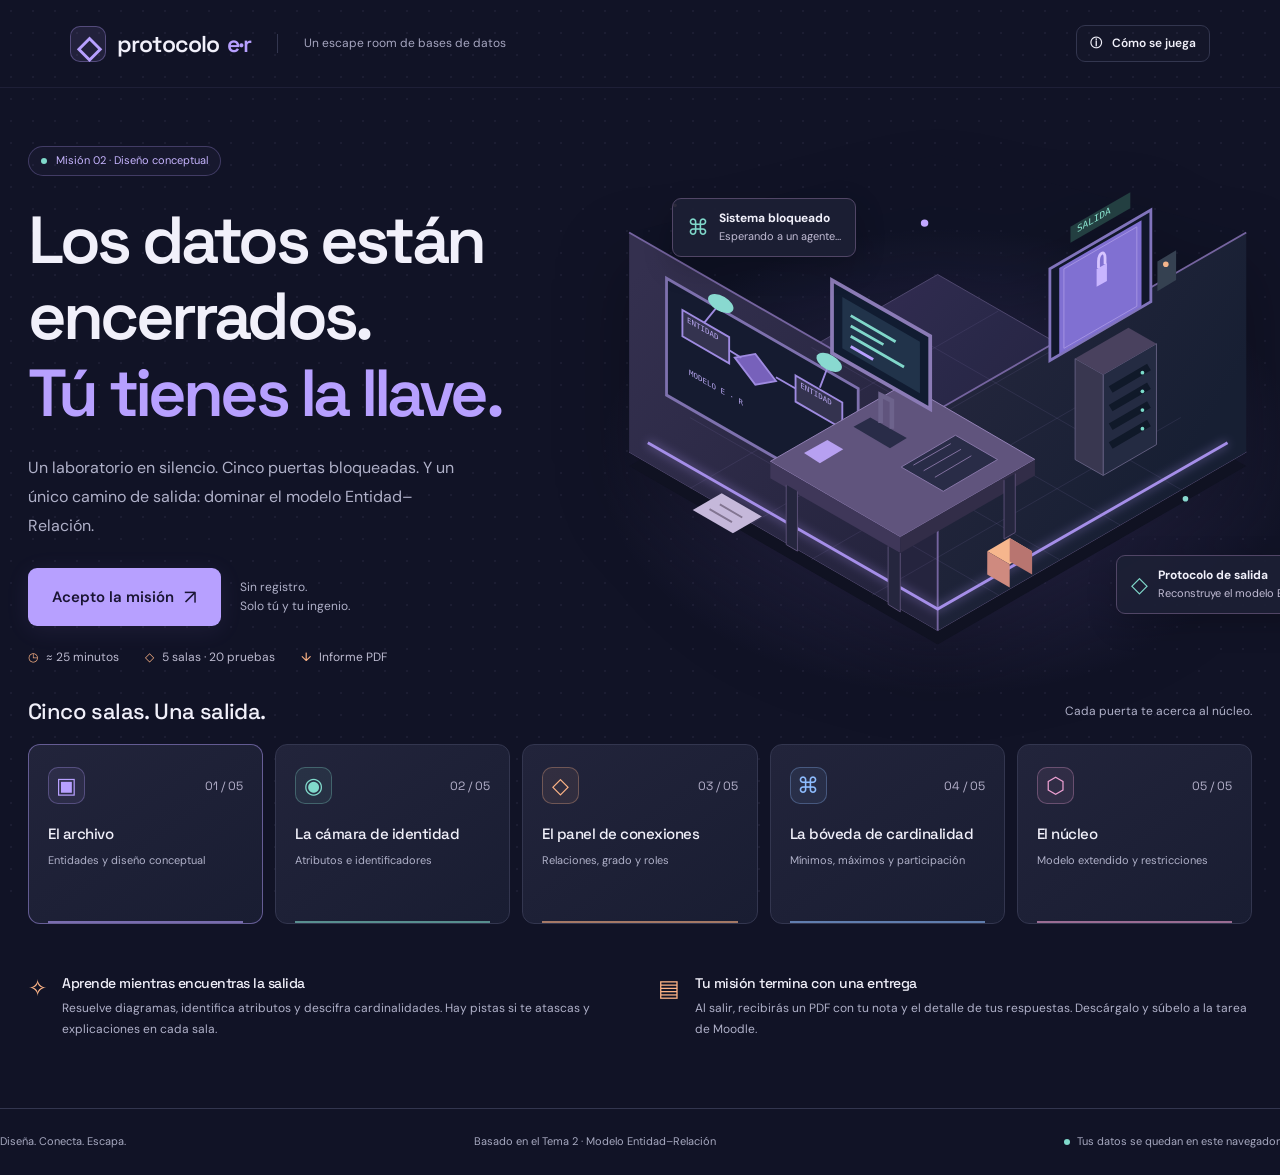
==== index.html @ c7cf47a2 "Create Protocolo ER escape room with graded PDF reports" ====
<!doctype html>
<html lang="es">
<head>
  <meta charset="UTF-8">
  <meta name="viewport" content="width=device-width, initial-scale=1">
  <meta name="theme-color" content="#111326">
  <meta name="description" content="Escapa de un laboratorio de datos resolviendo 20 retos de modelo entidad–relación. Consigue tu informe PDF para Moodle.">
  <title>Protocolo E·R — El escape room de los datos</title>
  <link rel="icon" href="assets/favicon.svg" type="image/svg+xml">
  <link rel="stylesheet" href="styles.css">
  <script defer src="vendor/jspdf.umd.min.js"></script>
  <script defer src="content.js"></script>
  <script defer src="app.js"></script>
</head>
<body>
  <a class="skip-link" href="#main">Saltar al contenido</a>
  <header class="topbar">
    <a class="brand" href="./" aria-label="Protocolo E R, inicio"><span class="brand-icon" aria-hidden="true">◇</span> protocolo<span class="brand-er">e·r</span></a>
    <span class="header-subtitle">Un escape room de bases de datos</span>
    <button class="button ghost small" id="help-button" type="button"><span aria-hidden="true">ⓘ</span> Cómo se juega</button>
  </header>
  <main id="main" tabindex="-1"></main>
  <footer class="footer"><span>Diseña. Conecta. Escapa.</span><span>Basado en el Tema 2 · Modelo Entidad–Relación</span><span class="local-label"><i aria-hidden="true"></i> Tus datos se quedan en este navegador</span></footer>
  <dialog id="help-dialog" aria-labelledby="help-title">
    <button class="dialog-close" aria-label="Cerrar ayuda" type="button">✕</button>
    <span class="eyebrow">Manual de la misión</span><h2 id="help-title">Tu ingenio es la llave.</h2>
    <ol class="help-list"><li>Escribe tu nombre y grupo para identificar tu informe.</li><li>Recorre cinco salas en orden. Cada sala tiene cuatro pruebas.</li><li>Cada acierto vale <strong>0,5 puntos</strong>. Si pides pista, ese acierto vale <strong>0,25</strong>. Los errores valen 0; no restan.</li><li>Al comprobar una sala, sus respuestas quedan cerradas. Podrás revisar la explicación y abrir la siguiente puerta, sea cual sea tu nota.</li><li>Al terminar, descarga el <strong>informe PDF</strong> y súbelo a la tarea de Moodle.</li></ol>
    <p class="muted">Unos 25 minutos, sin cuenta atrás ni penalización por tiempo. La partida se guarda en este navegador si el almacenamiento está disponible. Puedes volver después.</p>
    <button class="button primary dialog-close-action" type="button">Entendido, agente</button>
  </dialog>
  <noscript>Activa JavaScript en tu navegador para jugar a Protocolo E·R.</noscript>
</body>
</html>
---- styles.css ----
@font-face{font-family:'DM Sans';font-style:normal;font-weight:100 900;font-display:swap;src:url('assets/dm-sans.ttf') format('truetype')}
@font-face{font-family:'Space Grotesk';font-style:normal;font-weight:300 700;font-display:swap;src:url('assets/space-grotesk.ttf') format('truetype')}

:root{color-scheme:dark;--bg:#111326;--surface:#191c32;--surface-2:#20243d;--text:#f1f0fa;--muted:#b0b1c9;--purple:#b7a0ff;--mint:#80d9cb;--orange:#ffb587;--border:#33364f;--heading:'Space Grotesk',sans-serif;--body:'DM Sans',sans-serif}
*{box-sizing:border-box}body{margin:0;background:var(--bg);color:var(--text);font-family:var(--body);font-size:15px;line-height:1.6}body:before{content:'';position:fixed;inset:0;pointer-events:none;z-index:-1;background-image:radial-gradient(#a49ac414 .8px,transparent .8px);background-size:22px 22px}button,input,select{font:inherit}button,a,input,select{-webkit-tap-highlight-color:transparent}button{cursor:pointer}a{color:inherit}h1,h2,h3,h4,p{margin-top:0}h1,h2,h3,h4{font-family:var(--heading);line-height:1.15}h1{font-size:clamp(44px,5.2vw,76px);font-weight:600;letter-spacing:-3.8px}h2{font-size:clamp(29px,3vw,42px);letter-spacing:-1.5px;font-weight:500}h3{font-size:21px;font-weight:500;letter-spacing:-.5px}p{margin-bottom:18px}.muted{color:var(--muted)}.eyebrow{display:block;color:var(--purple);font-size:12px;letter-spacing:1.5px;text-transform:uppercase;font-weight:700;margin-bottom:20px}.topbar{max-width:1440px;margin:auto;padding:25px 5.5%;display:flex;align-items:center;gap:26px;border-bottom:1px solid #b4a4ff15}.brand{display:inline-flex;align-items:center;gap:8px;text-decoration:none;font:600 23px var(--heading);letter-spacing:-1px;white-space:nowrap}.brand-icon{background:#b7a0ff1a;border:1px solid #b7a0ff55;color:var(--purple);border-radius:10px;width:36px;height:36px;display:grid;place-items:center;font-size:31px;margin-right:3px}.brand-er{color:var(--purple)}.header-subtitle{font-size:12px;color:#a5a5bf;border-left:1px solid var(--border);padding-left:26px}.topbar>.button{margin-left:auto}.button{display:inline-flex;gap:10px;align-items:center;justify-content:center;min-height:49px;padding:12px 23px;border:1px solid transparent;border-radius:9px;font-weight:600;text-decoration:none;transition:background .15s,transform .15s}.button:hover:not(:disabled){transform:translateY(-2px)}.button.primary{background:var(--purple);color:#1a1534;box-shadow:0 4px 24px #aa88ff16}.button.primary:hover{background:#c7b6ff}.button.ghost{background:#ffffff04;border-color:var(--border);color:var(--text)}.button.small{min-height:37px;padding:7px 13px;font-size:12px}.button:disabled{opacity:.45;cursor:not-allowed}.button.mint{background:var(--mint);color:#102e29}.button.full{width:100%}.arrow{font-size:20px;font-weight:400}.skip-link{position:fixed;top:-100px;left:20px;z-index:20;background:var(--purple);color:var(--bg);padding:10px}.skip-link:focus{top:10px}:focus-visible{outline:3px solid var(--orange);outline-offset:5px}#main:focus{outline:none}.footer{max-width:1280px;padding:24px 0;margin:46px auto 0;border-top:1px solid var(--border);display:flex;justify-content:space-between;gap:15px;color:#a7a9c0;font-size:11px}.local-label{display:flex;align-items:center;gap:7px}.local-label i,.status-dot{display:inline-block;width:6px;height:6px;border-radius:50%;background:var(--mint)}
.landing{max-width:1280px;margin:auto;padding:0 28px}.hero{display:grid;grid-template-columns:.95fr 1.05fr;min-height:565px;align-items:center;position:relative}.hero-copy{padding:54px 0 25px;position:relative;z-index:1}.mission-label{display:inline-flex;align-items:center;gap:9px;border:1px solid #b7a0ff44;border-radius:20px;padding:5px 12px;font-size:11px;color:#c7b5ff;background:#b7a0ff0a;margin-bottom:26px}.hero h1{margin-bottom:23px}.hero h1 span{color:var(--purple)}.hero-description{color:var(--muted);font-size:16px;line-height:1.8;max-width:430px}.hero-actions{display:flex;align-items:center;gap:19px;margin-top:27px}.hero-actions .muted{font-size:12px}.hero-art{position:relative;margin:-22px -55px -30px -50px;align-self:stretch;display:flex;align-items:center}.hero-art img{width:100%;filter:drop-shadow(0 22px 35px #0004)}.floating-label{position:absolute;display:flex;gap:10px;align-items:center;background:#1d2035ed;border:1px solid #514666;border-radius:9px;padding:10px 14px;font-size:11px;color:#c2bdd5;box-shadow:0 10px 30px #0003}.floating-label strong{color:var(--text);font-size:12px;display:block}.floating-label .tiny-icon{color:var(--mint);font-size:22px}.label-a{top:20%;left:15%}.label-b{bottom:17%;right:0}.hero-meta{display:flex;gap:26px;align-items:center;padding-top:22px;color:#bdbbd0;font-size:12px}.hero-meta span{display:flex;gap:8px;align-items:center}.hero-meta b{color:var(--orange);font-weight:500}.route-section{margin-top:3px}.section-heading{display:flex;justify-content:space-between;align-items:center;gap:20px;margin-bottom:20px}.section-heading h2{font-size:22px;letter-spacing:-.6px;margin:0}.section-heading>span{color:var(--muted);font-size:12px}.room-route{display:grid;grid-template-columns:repeat(5,1fr);gap:12px}.route-card{position:relative;background:linear-gradient(145deg,#22243b,#191d32);border:1px solid var(--border);border-radius:12px;padding:22px 19px;min-height:180px;overflow:hidden}.route-card:first-child{border-color:#b7a0ff77}.route-top{display:flex;align-items:center;justify-content:space-between;margin-bottom:20px}.room-icon{width:37px;height:37px;border-radius:10px;border:1px solid color-mix(in srgb,var(--room-color),transparent 70%);background:color-mix(in srgb,var(--room-color),transparent 92%);color:var(--room-color);display:grid;place-items:center;font-size:22px}.route-number{font:12px var(--heading);color:#b4b0ca}.route-card h3{font-size:15px;line-height:1.3;margin-bottom:8px}.route-card p{font-size:11px;color:var(--muted);margin:0}.route-card:after{content:'';position:absolute;height:2px;left:19px;right:19px;bottom:0;background:var(--room-color);opacity:.6}.mission-bottom{display:grid;grid-template-columns:1fr 1fr;margin-top:28px;gap:36px;padding:23px 0}.brief-block{display:flex;gap:15px;align-items:flex-start}.brief-icon{font-size:23px;color:var(--orange);line-height:1.2}.brief-block h3{font-size:14px;margin:0 0 7px}.brief-block p{font-size:12px;line-height:1.7;color:var(--muted);margin:0}.start-panel{margin:30px 0;background:var(--surface);border:1px solid #b7a0ff66;border-radius:14px;padding:28px;scroll-margin-top:20px}.start-panel h2{font-size:26px;margin-bottom:10px}.start-form{display:grid;grid-template-columns:1.5fr 1fr auto;gap:16px;align-items:end}.field label{display:block;font-size:12px;color:#d0cde1;margin-bottom:7px}.field input{width:100%;padding:12px 14px;min-height:48px;color:var(--text);background:var(--bg);border:1px solid #4b4c66;border-radius:7px}.field input::placeholder{color:#9293af}.form-note{font-size:11px;color:var(--muted);margin:15px 0 0}.resume-panel{margin:28px 0;padding:24px;background:var(--surface);border:1px solid var(--mint);border-radius:12px;display:flex;align-items:center;justify-content:space-between;gap:20px}.resume-panel p{margin:0;font-size:13px;color:var(--muted)}.resume-panel strong{color:var(--text)}.resume-actions{display:flex;gap:10px;flex-wrap:wrap}.storage-warning{padding:12px 18px;background:#ffb58712;border:1px solid #ffb58755;border-radius:8px;color:#ffceac;font-size:13px;margin:20px 0}
.game{max-width:1280px;margin:34px auto;padding:0 28px}.mission-bar{display:flex;align-items:center;justify-content:space-between;margin-bottom:25px;gap:15px}.agent-name{font-size:13px;color:var(--muted)}.agent-name strong{color:var(--text)}.mission-stats{display:flex;gap:24px;font:13px var(--heading);color:var(--muted)}.mission-stats strong{color:var(--mint)}.game-layout{display:grid;grid-template-columns:245px 1fr;gap:28px}.sidebar{align-self:start;position:sticky;top:20px}.map-heading{font:500 12px var(--heading);color:var(--muted);margin:0 0 18px}.map-item{display:flex;align-items:center;gap:13px;padding:15px 12px;position:relative;border:1px solid transparent;margin-bottom:9px;border-radius:10px;background:#ffffff02}.map-item.active{border-color:var(--room-color);background:color-mix(in srgb,var(--room-color),transparent 94%)}.map-item.locked{opacity:.5}.map-item .room-icon{flex-shrink:0;width:33px;height:33px}.map-item h3{font-size:12px;line-height:1.5;margin:0}.map-item p{font-size:10px;margin:1px 0 0;color:var(--muted)}.map-status{margin-left:auto;font-size:12px;color:var(--mint)}.sidebar-note{margin-top:25px;border-top:1px solid var(--border);padding:20px 10px;color:var(--muted);font-size:11px}.key-slots{display:flex;gap:7px;margin:12px 0 17px}.key-slot{display:grid;place-items:center;width:34px;height:39px;background:#0e1020;border:1px dashed #4b4a68;border-radius:6px;font:500 17px var(--heading);color:#69677c}.key-slot.found{background:#80d9cb15;border-style:solid;border-color:#80d9cb77;color:var(--mint)}.room-heading{display:flex;justify-content:space-between;gap:20px;align-items:flex-start;margin-bottom:20px}.room-heading .eyebrow{color:var(--room-color);margin-bottom:12px}.room-heading h1{font-size:38px;letter-spacing:-1.8px;margin-bottom:14px}.room-story{color:var(--muted);max-width:650px;font-size:14px;margin:0}.room-heading>.room-icon{width:60px;height:60px;font-size:32px;flex-shrink:0}.diagram-panel{display:flex;align-items:center;justify-content:center;min-height:130px;padding:20px;background:radial-gradient(ellipse at center,#b7a0ff0c,transparent 70%),#14182b;border:1px solid var(--border);border-radius:12px;margin:24px 0;overflow:auto}.er-diagram{display:flex;align-items:center;justify-content:center;min-width:500px;gap:0;font:500 12px var(--heading)}.entity{border:1.5px solid var(--purple);background:#b7a0ff0d;border-radius:3px;padding:13px 16px;text-align:center;min-width:95px}.entity.weak{outline:1px solid var(--purple);outline-offset:4px}.er-line{height:1px;min-width:35px;background:#8675ae}.relationship{border:1.5px solid var(--orange);background:#ffb58708;transform:rotate(-35deg);width:84px;height:62px;display:grid;place-items:center;margin:0 10px}.relationship span{transform:rotate(35deg);font-size:10px;color:var(--orange)}.attribute{border:1.5px solid var(--mint);background:#80d9cb08;border-radius:50%;padding:9px 17px;color:var(--mint)}.attribute.key{text-decoration:underline;text-underline-offset:4px}.cardinality-label{color:var(--mint);padding:0 10px;font-size:14px}.hierarchy-diagram{display:grid;justify-items:center;gap:10px}.hierarchy-branches{display:flex;gap:30px;position:relative;padding-top:18px}.hierarchy-branches:before{content:'';position:absolute;top:0;left:45px;right:45px;border-top:1px solid #8675ae}.hierarchy-branches .entity:before{content:'';display:block;position:absolute;top:0;height:18px;width:1px;background:#8675ae}.hierarchy-branches .entity{font-size:11px;min-width:90px}.diagram-caption{text-align:center;margin-top:10px;font-size:10px;color:var(--muted)}.questions{display:grid;gap:18px}.question-card{background:var(--surface);border:1px solid var(--border);border-radius:12px;padding:25px;min-width:0}.question-title{display:flex;align-items:center;gap:12px;margin-bottom:15px}.question-num{display:grid;place-items:center;width:29px;height:29px;border-radius:7px;background:#b7a0ff14;color:var(--purple);font:12px var(--heading);flex-shrink:0}.question-title h2{font-size:18px;letter-spacing:-.3px;margin:0}.question-value{font-size:10px;color:var(--muted);margin-left:auto;white-space:nowrap}.question-prompt{font-size:14px;color:#d0d0e1;line-height:1.75;margin-bottom:18px}.choices{border:0;padding:0;margin:0;display:grid;grid-template-columns:1fr 1fr;gap:10px;min-width:0}.choices legend{position:absolute;width:1px;height:1px;overflow:hidden;clip-path:inset(50%)}.choice{display:flex;align-items:center;gap:11px;padding:12px 14px;background:#11142680;border:1px solid #3b3d58;border-radius:8px;cursor:pointer;font-size:12px;line-height:1.6;transition:border-color .15s}.choice:has(input:checked){border-color:var(--purple);background:#b7a0ff12}.choice input{accent-color:var(--purple);flex-shrink:0;width:15px;height:15px;margin:0}.choice.correct{border-color:#80d9cb88;background:#80d9cb0b}.choice.incorrect:has(input:checked){border-color:#f5a3aa99;background:#f5a3aa0b}.matching{display:grid;gap:10px}.match-row{display:grid;grid-template-columns:1fr 1fr;gap:16px;align-items:center;font-size:12px;padding:8px 0}.match-row label{color:#d0d0e1}.match-row select{width:100%;padding:10px 30px 10px 12px;min-height:43px;border:1px solid #4b4c66;border-radius:7px;background:var(--bg);color:var(--text);font-size:12px}.hint-button{display:flex;gap:7px;align-items:center;margin-top:17px;padding:5px 0;border:0;background:none;color:var(--orange);font-size:11px;text-align:left}.hint-button:disabled{cursor:default}.hint-box{margin:10px 0 0;border-left:2px solid var(--orange);background:#ffb58709;color:#edcdb8;padding:10px 13px;font-size:12px}.feedback{padding:12px 15px;border-radius:7px;margin-top:18px;background:#80d9cb0b;border:1px solid #80d9cb40;font-size:12px;line-height:1.8}.feedback.wrong{background:#f5a3aa09;border-color:#f5a3aa40}.feedback strong{color:var(--mint);display:block}.feedback.wrong strong{color:#ffc0c6}.feedback p{margin:4px 0 0;color:#c1bfd2}.submit-panel{display:flex;align-items:center;justify-content:space-between;gap:20px;padding:25px 0}.submit-panel p{margin:0;color:var(--muted);font-size:12px;max-width:350px}.form-error{color:#ffc0c6;font-size:13px;margin:0 0 10px}.room-unlocked{padding:26px;background:#80d9cb09;border:1px solid #80d9cb66;border-radius:12px;margin:24px 0}.unlocked-header{display:flex;align-items:center;gap:16px}.earned-key{font:500 33px var(--heading);width:55px;height:65px;background:#80d9cb10;color:var(--mint);border:1px solid var(--mint);border-radius:10px;display:grid;place-items:center;flex-shrink:0}.room-unlocked h2{font-size:23px;margin-bottom:8px;letter-spacing:-.5px}.room-unlocked p{font-size:13px;color:var(--muted);margin:0}.room-unlocked .button{margin-top:22px}.progress-track{height:4px;border-radius:4px;background:#2c2e47;overflow:hidden;margin:15px 0 0}.progress-track>span{display:block;height:100%;background:var(--mint);transition:width .3s}.storage-inline{font-size:11px;color:#ffceac;margin:12px 0}
.results{max-width:1000px;margin:45px auto;padding:0 28px}.result-hero{text-align:center;padding:18px 0 35px}.escape-icon{font-size:40px;width:88px;height:88px;border-radius:24px;background:#80d9cb12;border:1px solid #80d9cb55;color:var(--mint);display:grid;place-items:center;margin:0 auto 25px;box-shadow:0 0 80px #80d9cb0d}.result-hero h1{font-size:52px;letter-spacing:-2.5px;margin-bottom:18px}.result-hero p{max-width:540px;margin:0 auto;color:var(--muted)}.result-keys{display:flex;justify-content:center;gap:9px;margin:22px 0}.result-keys .key-slot{width:38px;height:43px}.result-grid{display:grid;grid-template-columns:.8fr 1.2fr;gap:23px}.grade-card{background:linear-gradient(145deg,#2d2946,#1b2034);border:1px solid #786499;border-radius:14px;padding:30px;text-align:center}.grade-label{font-size:13px;color:#c8c2df}.grade-number{font:500 85px var(--heading);letter-spacing:-6px;color:#d1bdff;line-height:1.3}.grade-number span{font-size:26px;letter-spacing:-1px;color:var(--muted)}.grade-message{color:var(--mint);font-size:13px;margin-bottom:20px}.grade-details{border-top:1px solid #78649966;padding-top:18px;display:grid;gap:10px;text-align:left}.grade-details>div{display:flex;justify-content:space-between;font-size:12px;gap:15px;color:var(--muted)}.grade-details strong{color:var(--text);overflow-wrap:anywhere;text-align:right}.breakdown{padding:27px;background:var(--surface);border:1px solid var(--border);border-radius:14px}.breakdown h2{font-size:21px;letter-spacing:-.5px}.breakdown-row{margin-top:17px}.breakdown-label{display:flex;align-items:center;justify-content:space-between;gap:15px;font-size:12px}.breakdown-label>span{color:#d3d1e3}.breakdown-label strong{color:var(--room-color)}.breakdown-row .progress-track{height:5px;margin-top:8px}.breakdown-row .progress-track>span{background:var(--room-color)}.download-panel{display:flex;align-items:center;justify-content:space-between;gap:25px;background:#b7a0ff0b;border:1px solid #b7a0ff55;border-radius:13px;padding:27px;margin-top:24px}.download-panel h2{font-size:22px;letter-spacing:-.5px;margin-bottom:10px}.download-panel p{color:var(--muted);font-size:12px;margin:0;max-width:450px}.result-footnote{font-size:11px;color:var(--muted);margin:18px 0 30px}.result-actions{display:flex;gap:12px;flex-wrap:wrap;margin-top:25px}.review-details{margin-top:25px;border-top:1px solid var(--border);padding-top:22px}.review-details summary{cursor:pointer;font-family:var(--heading);font-size:17px;margin-bottom:20px}.review-room{margin:25px 0}.review-room>h3{margin-bottom:15px}.review-room .question-card{margin-bottom:15px}dialog{background:#1b1e34;border:1px solid #655681;border-radius:18px;color:var(--text);padding:38px;max-width:600px;width:calc(100% - 36px);max-height:90vh}dialog::backdrop{background:#070a19c9;backdrop-filter:blur(6px)}dialog h2{font-size:31px}dialog .eyebrow{font-size:11px}.dialog-close{position:absolute;right:17px;top:14px;background:none;border:0;color:var(--muted);padding:7px}.help-list{padding-left:21px;font-size:13px;line-height:1.9;color:#d4d1e4}.help-list li{margin-bottom:10px}dialog .muted{font-size:12px}.dialog-actions{display:flex;gap:12px;margin-top:22px}.live-status{font-size:12px;color:var(--mint);margin-top:12px}.visually-hidden{position:absolute;width:1px;height:1px;padding:0;margin:-1px;overflow:hidden;clip-path:inset(50%);white-space:nowrap;border:0}[hidden]{display:none!important}
@media(min-width:1450px){.hero{min-height:625px}.hero-art{margin-right:-70px}.hero-copy{padding-top:65px}.footer{margin-top:65px}}@media(max-width:1100px){.footer{margin-left:28px;margin-right:28px}.hero{min-height:510px}.hero h1{font-size:59px}.hero-art{margin-right:-25px;margin-left:-60px}.floating-label{padding:8px 10px}.label-a{top:18%;left:21%}.label-b{bottom:13%;right:4%}.hero-meta{gap:17px}.route-card{padding:18px 13px}.route-card h3{font-size:13px}.game-layout{grid-template-columns:205px 1fr;gap:20px}.map-item{padding:12px 8px}.question-card{padding:20px}.download-panel .button{flex-shrink:0}}
@media(max-width:800px){.topbar{padding:18px 24px}.header-subtitle{display:none}.hero{grid-template-columns:1fr 1fr;min-height:470px}.hero h1{font-size:48px;letter-spacing:-2.5px}.hero-description{font-size:14px}.hero-art{margin:-20px -25px -20px -95px}.floating-label{display:none}.hero-meta{font-size:10px;gap:12px}.hero-actions{align-items:flex-start;flex-direction:column;gap:10px}.room-route{gap:9px;grid-template-columns:repeat(5,minmax(0,1fr))}.route-card{padding:15px 10px;min-height:165px}.route-card h3{font-size:12px}.route-card p{font-size:10px}.route-top{margin-bottom:15px}.route-number{font-size:10px}.room-icon{width:30px;height:30px;font-size:18px}.start-form{grid-template-columns:1fr 1fr}.start-form>.button{grid-column:1/-1}.footer{flex-wrap:wrap}.footer>span:first-child{display:none}.game-layout{grid-template-columns:1fr}.sidebar{position:static;display:grid;grid-template-columns:repeat(5,1fr);gap:7px}.map-heading,.sidebar-note,.map-item p,.map-status{display:none}.map-item{display:flex;flex-direction:column;gap:7px;padding:10px 4px;margin:0;text-align:center}.map-item h3{font-size:10px}.room-heading h1{font-size:34px}.mission-bar{margin-bottom:20px}.room-content{min-width:0}.result-grid{grid-template-columns:.9fr 1.1fr}.download-panel{flex-direction:column;align-items:stretch}.download-panel p{max-width:none}}
@media(max-width:560px){.landing,.game,.results{padding:0 18px}.topbar{padding:17px 18px;gap:8px}.brand{font-size:20px}.brand-icon{width:30px;height:30px;font-size:25px}.topbar .button{font-size:10px;padding:7px 9px}.hero{display:flex;flex-direction:column;min-height:0;align-items:stretch}.hero-copy{padding-top:35px;padding-bottom:0}.mission-label{font-size:10px;margin-bottom:20px}.hero h1{font-size:54px;max-width:380px;margin-bottom:18px;letter-spacing:-3px}.hero-description{font-size:14px;max-width:350px}.hero-actions{flex-direction:row;align-items:center;margin-top:23px;gap:15px}.hero-actions .button{padding:12px 17px}.hero-actions .muted{font-size:10px;max-width:95px}.hero-meta{font-size:10px;gap:20px;margin-top:1px}.hero-art{margin:-10px -10px -30px;height:320px;justify-content:center;align-self:auto}.hero-art img{height:370px;width:auto;max-width:115%}.route-section{margin-top:15px}.section-heading{gap:10px;align-items:flex-start}.section-heading h2{font-size:19px}.section-heading>span{max-width:115px;text-align:right;font-size:10px}.room-route{grid-template-columns:1fr}.route-card{min-height:0;padding:15px;display:grid;grid-template-columns:50px 1fr;gap:0 8px;align-items:center}.route-top{margin:0;grid-row:span 2;display:block}.route-number{display:none}.route-card h3{font-size:14px;margin:0 0 3px}.route-card p{font-size:11px}.route-card:after{width:2px;height:auto;left:0;top:15px;bottom:15px}.route-card:first-child:before{content:'Primera puerta';position:absolute;right:15px;top:12px;font-size:8px;color:var(--purple)}.mission-bottom{grid-template-columns:1fr;gap:22px;padding:18px 0}.start-panel{padding:21px}.start-form{grid-template-columns:1fr;gap:13px}.start-form>.button{grid-column:auto}.resume-panel{flex-direction:column;align-items:stretch}.footer{font-size:9px;margin:30px 18px 0;gap:12px}.game{margin-top:22px}.mission-bar{align-items:flex-start}.mission-stats{font-size:11px;gap:13px;flex-shrink:0}.agent-name{font-size:11px;max-width:160px;overflow-wrap:anywhere}.sidebar{gap:5px}.map-item h3{display:none}.map-item{padding:8px}.room-heading{margin-top:5px;gap:12px}.room-heading h1{font-size:29px;letter-spacing:-1px}.room-heading>.room-icon{width:45px;height:45px;font-size:26px}.room-heading .eyebrow{font-size:10px;margin-bottom:9px}.room-story{font-size:13px}.diagram-panel{padding:18px 10px;justify-content:flex-start}.er-diagram{min-width:420px;transform-origin:left center;gap:0}.entity{min-width:80px;padding:11px 12px;font-size:11px}.er-line{min-width:20px}.relationship{width:70px;margin:0 7px}.attribute{padding:9px 12px}.question-card{padding:18px 15px}.question-title{gap:9px}.question-title h2{font-size:16px}.question-value{font-size:9px}.question-num{width:25px;height:25px;font-size:11px}.question-prompt{font-size:13px}.choices{grid-template-columns:1fr}.choice{font-size:12px;padding:11px 12px}.match-row{grid-template-columns:1fr;gap:7px;border-bottom:1px solid var(--border);padding-bottom:14px}.match-row:last-child{border-bottom:0}.submit-panel{flex-direction:column;align-items:stretch}.submit-panel p{max-width:none}.room-unlocked{padding:20px}.room-unlocked h2{font-size:20px}.result-hero h1{font-size:40px;letter-spacing:-2px}.results{margin-top:27px}.result-hero p{font-size:13px}.result-grid{grid-template-columns:1fr}.grade-card{padding:24px}.grade-number{font-size:80px}.breakdown{padding:24px}.download-panel{padding:23px}.download-panel h2{font-size:21px}dialog{padding:30px 23px}dialog h2{font-size:27px}.dialog-actions{flex-direction:column}}
@media(prefers-reduced-motion:reduce){*,*:before,*:after{scroll-behavior:auto!important;transition:none!important;animation:none!important}}
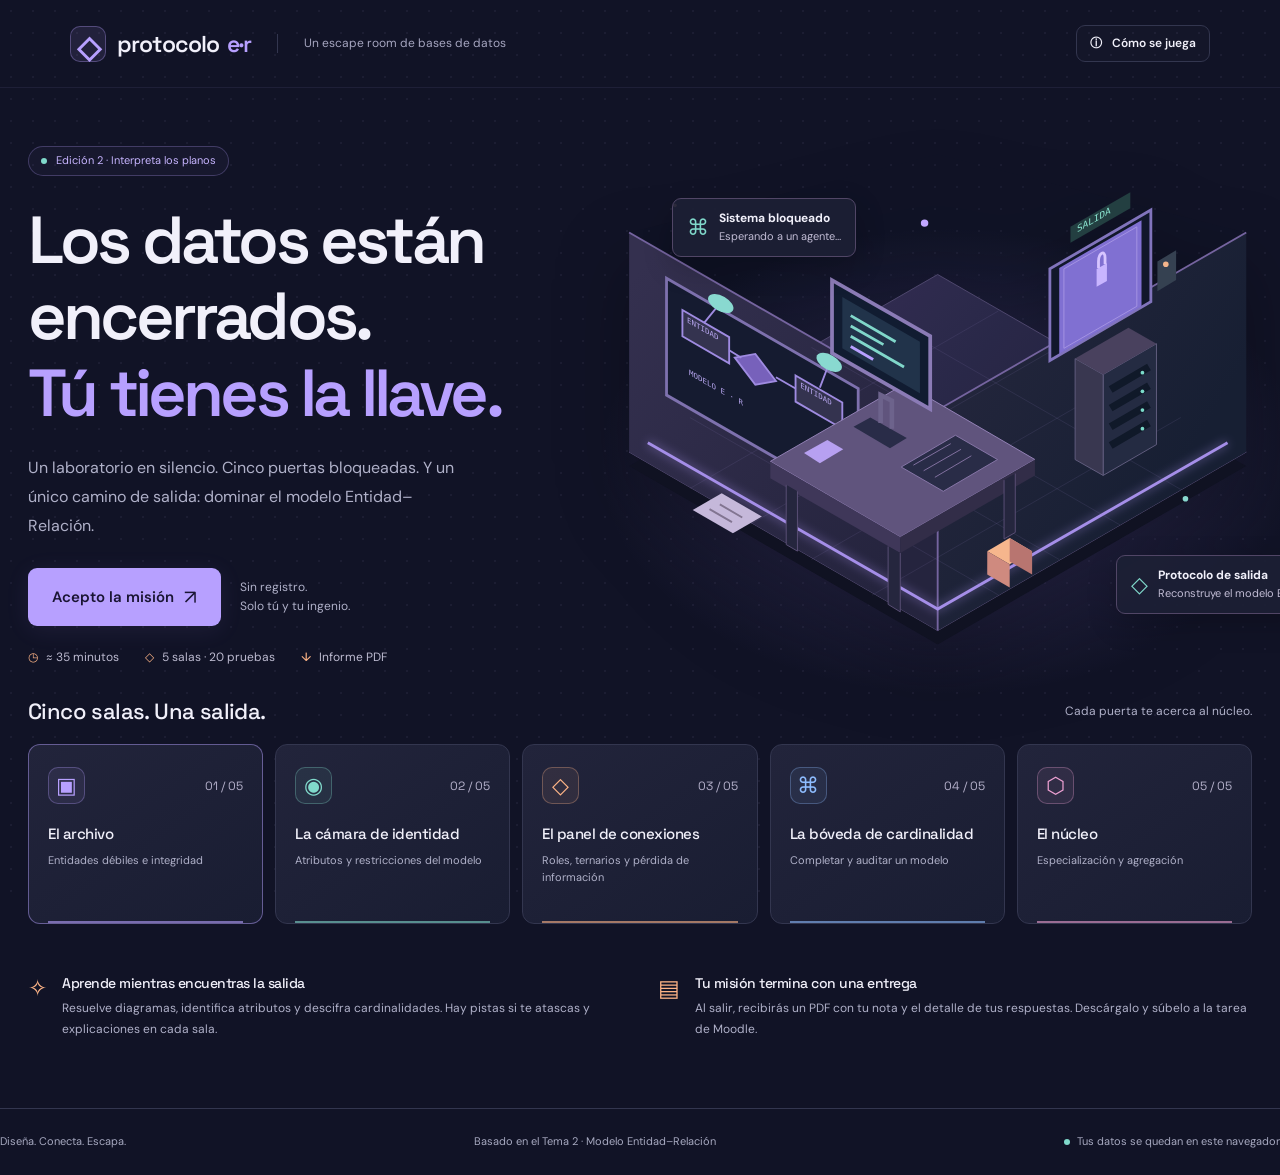
==== commit 67e2403a: "Raise escape room difficulty with full ER case diagrams and applied questions" ====
--- a/index.html
+++ b/index.html
@@ -7,10 +7,10 @@
   <meta name="description" content="Escapa de un laboratorio de datos resolviendo 20 retos de modelo entidad–relación. Consigue tu informe PDF para Moodle.">
   <title>Protocolo E·R — El escape room de los datos</title>
   <link rel="icon" href="assets/favicon.svg" type="image/svg+xml">
-  <link rel="stylesheet" href="styles.css">
+  <link rel="stylesheet" href="styles.css?v=2">
   <script defer src="vendor/jspdf.umd.min.js"></script>
-  <script defer src="content.js"></script>
-  <script defer src="app.js"></script>
+  <script defer src="content.js?v=2"></script>
+  <script defer src="app.js?v=2"></script>
 </head>
 <body>
   <a class="skip-link" href="#main">Saltar al contenido</a>
@@ -25,7 +25,7 @@
     <button class="dialog-close" aria-label="Cerrar ayuda" type="button">✕</button>
     <span class="eyebrow">Manual de la misión</span><h2 id="help-title">Tu ingenio es la llave.</h2>
     <ol class="help-list"><li>Escribe tu nombre y grupo para identificar tu informe.</li><li>Recorre cinco salas en orden. Cada sala tiene cuatro pruebas.</li><li>Cada acierto vale <strong>0,5 puntos</strong>. Si pides pista, ese acierto vale <strong>0,25</strong>. Los errores valen 0; no restan.</li><li>Al comprobar una sala, sus respuestas quedan cerradas. Podrás revisar la explicación y abrir la siguiente puerta, sea cual sea tu nota.</li><li>Al terminar, descarga el <strong>informe PDF</strong> y súbelo a la tarea de Moodle.</li></ol>
-    <p class="muted">Unos 25 minutos, sin cuenta atrás ni penalización por tiempo. La partida se guarda en este navegador si el almacenamiento está disponible. Puedes volver después.</p>
+    <p class="muted">Unos 35 minutos, sin cuenta atrás ni penalización por tiempo. La partida se guarda en este navegador si el almacenamiento está disponible. Puedes volver después.</p>
     <button class="button primary dialog-close-action" type="button">Entendido, agente</button>
   </dialog>
   <noscript>Activa JavaScript en tu navegador para jugar a Protocolo E·R.</noscript>
--- a/styles.css
+++ b/styles.css
@@ -1,12 +1,1758 @@
-@font-face{font-family:'DM Sans';font-style:normal;font-weight:100 900;font-display:swap;src:url('assets/dm-sans.ttf') format('truetype')}
-@font-face{font-family:'Space Grotesk';font-style:normal;font-weight:300 700;font-display:swap;src:url('assets/space-grotesk.ttf') format('truetype')}
+@font-face {
+  font-family: "DM Sans";
+  font-style: normal;
+  font-weight: 100 900;
+  font-display: swap;
+  src: url("assets/dm-sans.ttf") format("truetype");
+}
+@font-face {
+  font-family: "Space Grotesk";
+  font-style: normal;
+  font-weight: 300 700;
+  font-display: swap;
+  src: url("assets/space-grotesk.ttf") format("truetype");
+}
 
-:root{color-scheme:dark;--bg:#111326;--surface:#191c32;--surface-2:#20243d;--text:#f1f0fa;--muted:#b0b1c9;--purple:#b7a0ff;--mint:#80d9cb;--orange:#ffb587;--border:#33364f;--heading:'Space Grotesk',sans-serif;--body:'DM Sans',sans-serif}
-*{box-sizing:border-box}body{margin:0;background:var(--bg);color:var(--text);font-family:var(--body);font-size:15px;line-height:1.6}body:before{content:'';position:fixed;inset:0;pointer-events:none;z-index:-1;background-image:radial-gradient(#a49ac414 .8px,transparent .8px);background-size:22px 22px}button,input,select{font:inherit}button,a,input,select{-webkit-tap-highlight-color:transparent}button{cursor:pointer}a{color:inherit}h1,h2,h3,h4,p{margin-top:0}h1,h2,h3,h4{font-family:var(--heading);line-height:1.15}h1{font-size:clamp(44px,5.2vw,76px);font-weight:600;letter-spacing:-3.8px}h2{font-size:clamp(29px,3vw,42px);letter-spacing:-1.5px;font-weight:500}h3{font-size:21px;font-weight:500;letter-spacing:-.5px}p{margin-bottom:18px}.muted{color:var(--muted)}.eyebrow{display:block;color:var(--purple);font-size:12px;letter-spacing:1.5px;text-transform:uppercase;font-weight:700;margin-bottom:20px}.topbar{max-width:1440px;margin:auto;padding:25px 5.5%;display:flex;align-items:center;gap:26px;border-bottom:1px solid #b4a4ff15}.brand{display:inline-flex;align-items:center;gap:8px;text-decoration:none;font:600 23px var(--heading);letter-spacing:-1px;white-space:nowrap}.brand-icon{background:#b7a0ff1a;border:1px solid #b7a0ff55;color:var(--purple);border-radius:10px;width:36px;height:36px;display:grid;place-items:center;font-size:31px;margin-right:3px}.brand-er{color:var(--purple)}.header-subtitle{font-size:12px;color:#a5a5bf;border-left:1px solid var(--border);padding-left:26px}.topbar>.button{margin-left:auto}.button{display:inline-flex;gap:10px;align-items:center;justify-content:center;min-height:49px;padding:12px 23px;border:1px solid transparent;border-radius:9px;font-weight:600;text-decoration:none;transition:background .15s,transform .15s}.button:hover:not(:disabled){transform:translateY(-2px)}.button.primary{background:var(--purple);color:#1a1534;box-shadow:0 4px 24px #aa88ff16}.button.primary:hover{background:#c7b6ff}.button.ghost{background:#ffffff04;border-color:var(--border);color:var(--text)}.button.small{min-height:37px;padding:7px 13px;font-size:12px}.button:disabled{opacity:.45;cursor:not-allowed}.button.mint{background:var(--mint);color:#102e29}.button.full{width:100%}.arrow{font-size:20px;font-weight:400}.skip-link{position:fixed;top:-100px;left:20px;z-index:20;background:var(--purple);color:var(--bg);padding:10px}.skip-link:focus{top:10px}:focus-visible{outline:3px solid var(--orange);outline-offset:5px}#main:focus{outline:none}.footer{max-width:1280px;padding:24px 0;margin:46px auto 0;border-top:1px solid var(--border);display:flex;justify-content:space-between;gap:15px;color:#a7a9c0;font-size:11px}.local-label{display:flex;align-items:center;gap:7px}.local-label i,.status-dot{display:inline-block;width:6px;height:6px;border-radius:50%;background:var(--mint)}
-.landing{max-width:1280px;margin:auto;padding:0 28px}.hero{display:grid;grid-template-columns:.95fr 1.05fr;min-height:565px;align-items:center;position:relative}.hero-copy{padding:54px 0 25px;position:relative;z-index:1}.mission-label{display:inline-flex;align-items:center;gap:9px;border:1px solid #b7a0ff44;border-radius:20px;padding:5px 12px;font-size:11px;color:#c7b5ff;background:#b7a0ff0a;margin-bottom:26px}.hero h1{margin-bottom:23px}.hero h1 span{color:var(--purple)}.hero-description{color:var(--muted);font-size:16px;line-height:1.8;max-width:430px}.hero-actions{display:flex;align-items:center;gap:19px;margin-top:27px}.hero-actions .muted{font-size:12px}.hero-art{position:relative;margin:-22px -55px -30px -50px;align-self:stretch;display:flex;align-items:center}.hero-art img{width:100%;filter:drop-shadow(0 22px 35px #0004)}.floating-label{position:absolute;display:flex;gap:10px;align-items:center;background:#1d2035ed;border:1px solid #514666;border-radius:9px;padding:10px 14px;font-size:11px;color:#c2bdd5;box-shadow:0 10px 30px #0003}.floating-label strong{color:var(--text);font-size:12px;display:block}.floating-label .tiny-icon{color:var(--mint);font-size:22px}.label-a{top:20%;left:15%}.label-b{bottom:17%;right:0}.hero-meta{display:flex;gap:26px;align-items:center;padding-top:22px;color:#bdbbd0;font-size:12px}.hero-meta span{display:flex;gap:8px;align-items:center}.hero-meta b{color:var(--orange);font-weight:500}.route-section{margin-top:3px}.section-heading{display:flex;justify-content:space-between;align-items:center;gap:20px;margin-bottom:20px}.section-heading h2{font-size:22px;letter-spacing:-.6px;margin:0}.section-heading>span{color:var(--muted);font-size:12px}.room-route{display:grid;grid-template-columns:repeat(5,1fr);gap:12px}.route-card{position:relative;background:linear-gradient(145deg,#22243b,#191d32);border:1px solid var(--border);border-radius:12px;padding:22px 19px;min-height:180px;overflow:hidden}.route-card:first-child{border-color:#b7a0ff77}.route-top{display:flex;align-items:center;justify-content:space-between;margin-bottom:20px}.room-icon{width:37px;height:37px;border-radius:10px;border:1px solid color-mix(in srgb,var(--room-color),transparent 70%);background:color-mix(in srgb,var(--room-color),transparent 92%);color:var(--room-color);display:grid;place-items:center;font-size:22px}.route-number{font:12px var(--heading);color:#b4b0ca}.route-card h3{font-size:15px;line-height:1.3;margin-bottom:8px}.route-card p{font-size:11px;color:var(--muted);margin:0}.route-card:after{content:'';position:absolute;height:2px;left:19px;right:19px;bottom:0;background:var(--room-color);opacity:.6}.mission-bottom{display:grid;grid-template-columns:1fr 1fr;margin-top:28px;gap:36px;padding:23px 0}.brief-block{display:flex;gap:15px;align-items:flex-start}.brief-icon{font-size:23px;color:var(--orange);line-height:1.2}.brief-block h3{font-size:14px;margin:0 0 7px}.brief-block p{font-size:12px;line-height:1.7;color:var(--muted);margin:0}.start-panel{margin:30px 0;background:var(--surface);border:1px solid #b7a0ff66;border-radius:14px;padding:28px;scroll-margin-top:20px}.start-panel h2{font-size:26px;margin-bottom:10px}.start-form{display:grid;grid-template-columns:1.5fr 1fr auto;gap:16px;align-items:end}.field label{display:block;font-size:12px;color:#d0cde1;margin-bottom:7px}.field input{width:100%;padding:12px 14px;min-height:48px;color:var(--text);background:var(--bg);border:1px solid #4b4c66;border-radius:7px}.field input::placeholder{color:#9293af}.form-note{font-size:11px;color:var(--muted);margin:15px 0 0}.resume-panel{margin:28px 0;padding:24px;background:var(--surface);border:1px solid var(--mint);border-radius:12px;display:flex;align-items:center;justify-content:space-between;gap:20px}.resume-panel p{margin:0;font-size:13px;color:var(--muted)}.resume-panel strong{color:var(--text)}.resume-actions{display:flex;gap:10px;flex-wrap:wrap}.storage-warning{padding:12px 18px;background:#ffb58712;border:1px solid #ffb58755;border-radius:8px;color:#ffceac;font-size:13px;margin:20px 0}
-.game{max-width:1280px;margin:34px auto;padding:0 28px}.mission-bar{display:flex;align-items:center;justify-content:space-between;margin-bottom:25px;gap:15px}.agent-name{font-size:13px;color:var(--muted)}.agent-name strong{color:var(--text)}.mission-stats{display:flex;gap:24px;font:13px var(--heading);color:var(--muted)}.mission-stats strong{color:var(--mint)}.game-layout{display:grid;grid-template-columns:245px 1fr;gap:28px}.sidebar{align-self:start;position:sticky;top:20px}.map-heading{font:500 12px var(--heading);color:var(--muted);margin:0 0 18px}.map-item{display:flex;align-items:center;gap:13px;padding:15px 12px;position:relative;border:1px solid transparent;margin-bottom:9px;border-radius:10px;background:#ffffff02}.map-item.active{border-color:var(--room-color);background:color-mix(in srgb,var(--room-color),transparent 94%)}.map-item.locked{opacity:.5}.map-item .room-icon{flex-shrink:0;width:33px;height:33px}.map-item h3{font-size:12px;line-height:1.5;margin:0}.map-item p{font-size:10px;margin:1px 0 0;color:var(--muted)}.map-status{margin-left:auto;font-size:12px;color:var(--mint)}.sidebar-note{margin-top:25px;border-top:1px solid var(--border);padding:20px 10px;color:var(--muted);font-size:11px}.key-slots{display:flex;gap:7px;margin:12px 0 17px}.key-slot{display:grid;place-items:center;width:34px;height:39px;background:#0e1020;border:1px dashed #4b4a68;border-radius:6px;font:500 17px var(--heading);color:#69677c}.key-slot.found{background:#80d9cb15;border-style:solid;border-color:#80d9cb77;color:var(--mint)}.room-heading{display:flex;justify-content:space-between;gap:20px;align-items:flex-start;margin-bottom:20px}.room-heading .eyebrow{color:var(--room-color);margin-bottom:12px}.room-heading h1{font-size:38px;letter-spacing:-1.8px;margin-bottom:14px}.room-story{color:var(--muted);max-width:650px;font-size:14px;margin:0}.room-heading>.room-icon{width:60px;height:60px;font-size:32px;flex-shrink:0}.diagram-panel{display:flex;align-items:center;justify-content:center;min-height:130px;padding:20px;background:radial-gradient(ellipse at center,#b7a0ff0c,transparent 70%),#14182b;border:1px solid var(--border);border-radius:12px;margin:24px 0;overflow:auto}.er-diagram{display:flex;align-items:center;justify-content:center;min-width:500px;gap:0;font:500 12px var(--heading)}.entity{border:1.5px solid var(--purple);background:#b7a0ff0d;border-radius:3px;padding:13px 16px;text-align:center;min-width:95px}.entity.weak{outline:1px solid var(--purple);outline-offset:4px}.er-line{height:1px;min-width:35px;background:#8675ae}.relationship{border:1.5px solid var(--orange);background:#ffb58708;transform:rotate(-35deg);width:84px;height:62px;display:grid;place-items:center;margin:0 10px}.relationship span{transform:rotate(35deg);font-size:10px;color:var(--orange)}.attribute{border:1.5px solid var(--mint);background:#80d9cb08;border-radius:50%;padding:9px 17px;color:var(--mint)}.attribute.key{text-decoration:underline;text-underline-offset:4px}.cardinality-label{color:var(--mint);padding:0 10px;font-size:14px}.hierarchy-diagram{display:grid;justify-items:center;gap:10px}.hierarchy-branches{display:flex;gap:30px;position:relative;padding-top:18px}.hierarchy-branches:before{content:'';position:absolute;top:0;left:45px;right:45px;border-top:1px solid #8675ae}.hierarchy-branches .entity:before{content:'';display:block;position:absolute;top:0;height:18px;width:1px;background:#8675ae}.hierarchy-branches .entity{font-size:11px;min-width:90px}.diagram-caption{text-align:center;margin-top:10px;font-size:10px;color:var(--muted)}.questions{display:grid;gap:18px}.question-card{background:var(--surface);border:1px solid var(--border);border-radius:12px;padding:25px;min-width:0}.question-title{display:flex;align-items:center;gap:12px;margin-bottom:15px}.question-num{display:grid;place-items:center;width:29px;height:29px;border-radius:7px;background:#b7a0ff14;color:var(--purple);font:12px var(--heading);flex-shrink:0}.question-title h2{font-size:18px;letter-spacing:-.3px;margin:0}.question-value{font-size:10px;color:var(--muted);margin-left:auto;white-space:nowrap}.question-prompt{font-size:14px;color:#d0d0e1;line-height:1.75;margin-bottom:18px}.choices{border:0;padding:0;margin:0;display:grid;grid-template-columns:1fr 1fr;gap:10px;min-width:0}.choices legend{position:absolute;width:1px;height:1px;overflow:hidden;clip-path:inset(50%)}.choice{display:flex;align-items:center;gap:11px;padding:12px 14px;background:#11142680;border:1px solid #3b3d58;border-radius:8px;cursor:pointer;font-size:12px;line-height:1.6;transition:border-color .15s}.choice:has(input:checked){border-color:var(--purple);background:#b7a0ff12}.choice input{accent-color:var(--purple);flex-shrink:0;width:15px;height:15px;margin:0}.choice.correct{border-color:#80d9cb88;background:#80d9cb0b}.choice.incorrect:has(input:checked){border-color:#f5a3aa99;background:#f5a3aa0b}.matching{display:grid;gap:10px}.match-row{display:grid;grid-template-columns:1fr 1fr;gap:16px;align-items:center;font-size:12px;padding:8px 0}.match-row label{color:#d0d0e1}.match-row select{width:100%;padding:10px 30px 10px 12px;min-height:43px;border:1px solid #4b4c66;border-radius:7px;background:var(--bg);color:var(--text);font-size:12px}.hint-button{display:flex;gap:7px;align-items:center;margin-top:17px;padding:5px 0;border:0;background:none;color:var(--orange);font-size:11px;text-align:left}.hint-button:disabled{cursor:default}.hint-box{margin:10px 0 0;border-left:2px solid var(--orange);background:#ffb58709;color:#edcdb8;padding:10px 13px;font-size:12px}.feedback{padding:12px 15px;border-radius:7px;margin-top:18px;background:#80d9cb0b;border:1px solid #80d9cb40;font-size:12px;line-height:1.8}.feedback.wrong{background:#f5a3aa09;border-color:#f5a3aa40}.feedback strong{color:var(--mint);display:block}.feedback.wrong strong{color:#ffc0c6}.feedback p{margin:4px 0 0;color:#c1bfd2}.submit-panel{display:flex;align-items:center;justify-content:space-between;gap:20px;padding:25px 0}.submit-panel p{margin:0;color:var(--muted);font-size:12px;max-width:350px}.form-error{color:#ffc0c6;font-size:13px;margin:0 0 10px}.room-unlocked{padding:26px;background:#80d9cb09;border:1px solid #80d9cb66;border-radius:12px;margin:24px 0}.unlocked-header{display:flex;align-items:center;gap:16px}.earned-key{font:500 33px var(--heading);width:55px;height:65px;background:#80d9cb10;color:var(--mint);border:1px solid var(--mint);border-radius:10px;display:grid;place-items:center;flex-shrink:0}.room-unlocked h2{font-size:23px;margin-bottom:8px;letter-spacing:-.5px}.room-unlocked p{font-size:13px;color:var(--muted);margin:0}.room-unlocked .button{margin-top:22px}.progress-track{height:4px;border-radius:4px;background:#2c2e47;overflow:hidden;margin:15px 0 0}.progress-track>span{display:block;height:100%;background:var(--mint);transition:width .3s}.storage-inline{font-size:11px;color:#ffceac;margin:12px 0}
-.results{max-width:1000px;margin:45px auto;padding:0 28px}.result-hero{text-align:center;padding:18px 0 35px}.escape-icon{font-size:40px;width:88px;height:88px;border-radius:24px;background:#80d9cb12;border:1px solid #80d9cb55;color:var(--mint);display:grid;place-items:center;margin:0 auto 25px;box-shadow:0 0 80px #80d9cb0d}.result-hero h1{font-size:52px;letter-spacing:-2.5px;margin-bottom:18px}.result-hero p{max-width:540px;margin:0 auto;color:var(--muted)}.result-keys{display:flex;justify-content:center;gap:9px;margin:22px 0}.result-keys .key-slot{width:38px;height:43px}.result-grid{display:grid;grid-template-columns:.8fr 1.2fr;gap:23px}.grade-card{background:linear-gradient(145deg,#2d2946,#1b2034);border:1px solid #786499;border-radius:14px;padding:30px;text-align:center}.grade-label{font-size:13px;color:#c8c2df}.grade-number{font:500 85px var(--heading);letter-spacing:-6px;color:#d1bdff;line-height:1.3}.grade-number span{font-size:26px;letter-spacing:-1px;color:var(--muted)}.grade-message{color:var(--mint);font-size:13px;margin-bottom:20px}.grade-details{border-top:1px solid #78649966;padding-top:18px;display:grid;gap:10px;text-align:left}.grade-details>div{display:flex;justify-content:space-between;font-size:12px;gap:15px;color:var(--muted)}.grade-details strong{color:var(--text);overflow-wrap:anywhere;text-align:right}.breakdown{padding:27px;background:var(--surface);border:1px solid var(--border);border-radius:14px}.breakdown h2{font-size:21px;letter-spacing:-.5px}.breakdown-row{margin-top:17px}.breakdown-label{display:flex;align-items:center;justify-content:space-between;gap:15px;font-size:12px}.breakdown-label>span{color:#d3d1e3}.breakdown-label strong{color:var(--room-color)}.breakdown-row .progress-track{height:5px;margin-top:8px}.breakdown-row .progress-track>span{background:var(--room-color)}.download-panel{display:flex;align-items:center;justify-content:space-between;gap:25px;background:#b7a0ff0b;border:1px solid #b7a0ff55;border-radius:13px;padding:27px;margin-top:24px}.download-panel h2{font-size:22px;letter-spacing:-.5px;margin-bottom:10px}.download-panel p{color:var(--muted);font-size:12px;margin:0;max-width:450px}.result-footnote{font-size:11px;color:var(--muted);margin:18px 0 30px}.result-actions{display:flex;gap:12px;flex-wrap:wrap;margin-top:25px}.review-details{margin-top:25px;border-top:1px solid var(--border);padding-top:22px}.review-details summary{cursor:pointer;font-family:var(--heading);font-size:17px;margin-bottom:20px}.review-room{margin:25px 0}.review-room>h3{margin-bottom:15px}.review-room .question-card{margin-bottom:15px}dialog{background:#1b1e34;border:1px solid #655681;border-radius:18px;color:var(--text);padding:38px;max-width:600px;width:calc(100% - 36px);max-height:90vh}dialog::backdrop{background:#070a19c9;backdrop-filter:blur(6px)}dialog h2{font-size:31px}dialog .eyebrow{font-size:11px}.dialog-close{position:absolute;right:17px;top:14px;background:none;border:0;color:var(--muted);padding:7px}.help-list{padding-left:21px;font-size:13px;line-height:1.9;color:#d4d1e4}.help-list li{margin-bottom:10px}dialog .muted{font-size:12px}.dialog-actions{display:flex;gap:12px;margin-top:22px}.live-status{font-size:12px;color:var(--mint);margin-top:12px}.visually-hidden{position:absolute;width:1px;height:1px;padding:0;margin:-1px;overflow:hidden;clip-path:inset(50%);white-space:nowrap;border:0}[hidden]{display:none!important}
-@media(min-width:1450px){.hero{min-height:625px}.hero-art{margin-right:-70px}.hero-copy{padding-top:65px}.footer{margin-top:65px}}@media(max-width:1100px){.footer{margin-left:28px;margin-right:28px}.hero{min-height:510px}.hero h1{font-size:59px}.hero-art{margin-right:-25px;margin-left:-60px}.floating-label{padding:8px 10px}.label-a{top:18%;left:21%}.label-b{bottom:13%;right:4%}.hero-meta{gap:17px}.route-card{padding:18px 13px}.route-card h3{font-size:13px}.game-layout{grid-template-columns:205px 1fr;gap:20px}.map-item{padding:12px 8px}.question-card{padding:20px}.download-panel .button{flex-shrink:0}}
-@media(max-width:800px){.topbar{padding:18px 24px}.header-subtitle{display:none}.hero{grid-template-columns:1fr 1fr;min-height:470px}.hero h1{font-size:48px;letter-spacing:-2.5px}.hero-description{font-size:14px}.hero-art{margin:-20px -25px -20px -95px}.floating-label{display:none}.hero-meta{font-size:10px;gap:12px}.hero-actions{align-items:flex-start;flex-direction:column;gap:10px}.room-route{gap:9px;grid-template-columns:repeat(5,minmax(0,1fr))}.route-card{padding:15px 10px;min-height:165px}.route-card h3{font-size:12px}.route-card p{font-size:10px}.route-top{margin-bottom:15px}.route-number{font-size:10px}.room-icon{width:30px;height:30px;font-size:18px}.start-form{grid-template-columns:1fr 1fr}.start-form>.button{grid-column:1/-1}.footer{flex-wrap:wrap}.footer>span:first-child{display:none}.game-layout{grid-template-columns:1fr}.sidebar{position:static;display:grid;grid-template-columns:repeat(5,1fr);gap:7px}.map-heading,.sidebar-note,.map-item p,.map-status{display:none}.map-item{display:flex;flex-direction:column;gap:7px;padding:10px 4px;margin:0;text-align:center}.map-item h3{font-size:10px}.room-heading h1{font-size:34px}.mission-bar{margin-bottom:20px}.room-content{min-width:0}.result-grid{grid-template-columns:.9fr 1.1fr}.download-panel{flex-direction:column;align-items:stretch}.download-panel p{max-width:none}}
-@media(max-width:560px){.landing,.game,.results{padding:0 18px}.topbar{padding:17px 18px;gap:8px}.brand{font-size:20px}.brand-icon{width:30px;height:30px;font-size:25px}.topbar .button{font-size:10px;padding:7px 9px}.hero{display:flex;flex-direction:column;min-height:0;align-items:stretch}.hero-copy{padding-top:35px;padding-bottom:0}.mission-label{font-size:10px;margin-bottom:20px}.hero h1{font-size:54px;max-width:380px;margin-bottom:18px;letter-spacing:-3px}.hero-description{font-size:14px;max-width:350px}.hero-actions{flex-direction:row;align-items:center;margin-top:23px;gap:15px}.hero-actions .button{padding:12px 17px}.hero-actions .muted{font-size:10px;max-width:95px}.hero-meta{font-size:10px;gap:20px;margin-top:1px}.hero-art{margin:-10px -10px -30px;height:320px;justify-content:center;align-self:auto}.hero-art img{height:370px;width:auto;max-width:115%}.route-section{margin-top:15px}.section-heading{gap:10px;align-items:flex-start}.section-heading h2{font-size:19px}.section-heading>span{max-width:115px;text-align:right;font-size:10px}.room-route{grid-template-columns:1fr}.route-card{min-height:0;padding:15px;display:grid;grid-template-columns:50px 1fr;gap:0 8px;align-items:center}.route-top{margin:0;grid-row:span 2;display:block}.route-number{display:none}.route-card h3{font-size:14px;margin:0 0 3px}.route-card p{font-size:11px}.route-card:after{width:2px;height:auto;left:0;top:15px;bottom:15px}.route-card:first-child:before{content:'Primera puerta';position:absolute;right:15px;top:12px;font-size:8px;color:var(--purple)}.mission-bottom{grid-template-columns:1fr;gap:22px;padding:18px 0}.start-panel{padding:21px}.start-form{grid-template-columns:1fr;gap:13px}.start-form>.button{grid-column:auto}.resume-panel{flex-direction:column;align-items:stretch}.footer{font-size:9px;margin:30px 18px 0;gap:12px}.game{margin-top:22px}.mission-bar{align-items:flex-start}.mission-stats{font-size:11px;gap:13px;flex-shrink:0}.agent-name{font-size:11px;max-width:160px;overflow-wrap:anywhere}.sidebar{gap:5px}.map-item h3{display:none}.map-item{padding:8px}.room-heading{margin-top:5px;gap:12px}.room-heading h1{font-size:29px;letter-spacing:-1px}.room-heading>.room-icon{width:45px;height:45px;font-size:26px}.room-heading .eyebrow{font-size:10px;margin-bottom:9px}.room-story{font-size:13px}.diagram-panel{padding:18px 10px;justify-content:flex-start}.er-diagram{min-width:420px;transform-origin:left center;gap:0}.entity{min-width:80px;padding:11px 12px;font-size:11px}.er-line{min-width:20px}.relationship{width:70px;margin:0 7px}.attribute{padding:9px 12px}.question-card{padding:18px 15px}.question-title{gap:9px}.question-title h2{font-size:16px}.question-value{font-size:9px}.question-num{width:25px;height:25px;font-size:11px}.question-prompt{font-size:13px}.choices{grid-template-columns:1fr}.choice{font-size:12px;padding:11px 12px}.match-row{grid-template-columns:1fr;gap:7px;border-bottom:1px solid var(--border);padding-bottom:14px}.match-row:last-child{border-bottom:0}.submit-panel{flex-direction:column;align-items:stretch}.submit-panel p{max-width:none}.room-unlocked{padding:20px}.room-unlocked h2{font-size:20px}.result-hero h1{font-size:40px;letter-spacing:-2px}.results{margin-top:27px}.result-hero p{font-size:13px}.result-grid{grid-template-columns:1fr}.grade-card{padding:24px}.grade-number{font-size:80px}.breakdown{padding:24px}.download-panel{padding:23px}.download-panel h2{font-size:21px}dialog{padding:30px 23px}dialog h2{font-size:27px}.dialog-actions{flex-direction:column}}
-@media(prefers-reduced-motion:reduce){*,*:before,*:after{scroll-behavior:auto!important;transition:none!important;animation:none!important}}
+:root {
+  color-scheme: dark;
+  --bg: #111326;
+  --surface: #191c32;
+  --surface-2: #20243d;
+  --text: #f1f0fa;
+  --muted: #b0b1c9;
+  --purple: #b7a0ff;
+  --mint: #80d9cb;
+  --orange: #ffb587;
+  --border: #33364f;
+  --heading: "Space Grotesk", sans-serif;
+  --body: "DM Sans", sans-serif;
+}
+* {
+  box-sizing: border-box;
+}
+body {
+  margin: 0;
+  background: var(--bg);
+  color: var(--text);
+  font-family: var(--body);
+  font-size: 15px;
+  line-height: 1.6;
+}
+body:before {
+  content: "";
+  position: fixed;
+  inset: 0;
+  pointer-events: none;
+  z-index: -1;
+  background-image: radial-gradient(#a49ac414 0.8px, transparent 0.8px);
+  background-size: 22px 22px;
+}
+button,
+input,
+select {
+  font: inherit;
+}
+button,
+a,
+input,
+select {
+  -webkit-tap-highlight-color: transparent;
+}
+button {
+  cursor: pointer;
+}
+a {
+  color: inherit;
+}
+h1,
+h2,
+h3,
+h4,
+p {
+  margin-top: 0;
+}
+h1,
+h2,
+h3,
+h4 {
+  font-family: var(--heading);
+  line-height: 1.15;
+}
+h1 {
+  font-size: clamp(44px, 5.2vw, 76px);
+  font-weight: 600;
+  letter-spacing: -3.8px;
+}
+h2 {
+  font-size: clamp(29px, 3vw, 42px);
+  letter-spacing: -1.5px;
+  font-weight: 500;
+}
+h3 {
+  font-size: 21px;
+  font-weight: 500;
+  letter-spacing: -0.5px;
+}
+p {
+  margin-bottom: 18px;
+}
+.muted {
+  color: var(--muted);
+}
+.eyebrow {
+  display: block;
+  color: var(--purple);
+  font-size: 12px;
+  letter-spacing: 1.5px;
+  text-transform: uppercase;
+  font-weight: 700;
+  margin-bottom: 20px;
+}
+.topbar {
+  max-width: 1440px;
+  margin: auto;
+  padding: 25px 5.5%;
+  display: flex;
+  align-items: center;
+  gap: 26px;
+  border-bottom: 1px solid #b4a4ff15;
+}
+.brand {
+  display: inline-flex;
+  align-items: center;
+  gap: 8px;
+  text-decoration: none;
+  font: 600 23px var(--heading);
+  letter-spacing: -1px;
+  white-space: nowrap;
+}
+.brand-icon {
+  background: #b7a0ff1a;
+  border: 1px solid #b7a0ff55;
+  color: var(--purple);
+  border-radius: 10px;
+  width: 36px;
+  height: 36px;
+  display: grid;
+  place-items: center;
+  font-size: 31px;
+  margin-right: 3px;
+}
+.brand-er {
+  color: var(--purple);
+}
+.header-subtitle {
+  font-size: 12px;
+  color: #a5a5bf;
+  border-left: 1px solid var(--border);
+  padding-left: 26px;
+}
+.topbar > .button {
+  margin-left: auto;
+}
+.button {
+  display: inline-flex;
+  gap: 10px;
+  align-items: center;
+  justify-content: center;
+  min-height: 49px;
+  padding: 12px 23px;
+  border: 1px solid transparent;
+  border-radius: 9px;
+  font-weight: 600;
+  text-decoration: none;
+  transition:
+    background 0.15s,
+    transform 0.15s;
+}
+.button:hover:not(:disabled) {
+  transform: translateY(-2px);
+}
+.button.primary {
+  background: var(--purple);
+  color: #1a1534;
+  box-shadow: 0 4px 24px #aa88ff16;
+}
+.button.primary:hover {
+  background: #c7b6ff;
+}
+.button.ghost {
+  background: #ffffff04;
+  border-color: var(--border);
+  color: var(--text);
+}
+.button.small {
+  min-height: 37px;
+  padding: 7px 13px;
+  font-size: 12px;
+}
+.button:disabled {
+  opacity: 0.45;
+  cursor: not-allowed;
+}
+.button.mint {
+  background: var(--mint);
+  color: #102e29;
+}
+.button.full {
+  width: 100%;
+}
+.arrow {
+  font-size: 20px;
+  font-weight: 400;
+}
+.skip-link {
+  position: fixed;
+  top: -100px;
+  left: 20px;
+  z-index: 20;
+  background: var(--purple);
+  color: var(--bg);
+  padding: 10px;
+}
+.skip-link:focus {
+  top: 10px;
+}
+:focus-visible {
+  outline: 3px solid var(--orange);
+  outline-offset: 5px;
+}
+#main:focus {
+  outline: none;
+}
+.footer {
+  max-width: 1280px;
+  padding: 24px 0;
+  margin: 46px auto 0;
+  border-top: 1px solid var(--border);
+  display: flex;
+  justify-content: space-between;
+  gap: 15px;
+  color: #a7a9c0;
+  font-size: 11px;
+}
+.local-label {
+  display: flex;
+  align-items: center;
+  gap: 7px;
+}
+.local-label i,
+.status-dot {
+  display: inline-block;
+  width: 6px;
+  height: 6px;
+  border-radius: 50%;
+  background: var(--mint);
+}
+.landing {
+  max-width: 1280px;
+  margin: auto;
+  padding: 0 28px;
+}
+.hero {
+  display: grid;
+  grid-template-columns: 0.95fr 1.05fr;
+  min-height: 565px;
+  align-items: center;
+  position: relative;
+}
+.hero-copy {
+  padding: 54px 0 25px;
+  position: relative;
+  z-index: 1;
+}
+.mission-label {
+  display: inline-flex;
+  align-items: center;
+  gap: 9px;
+  border: 1px solid #b7a0ff44;
+  border-radius: 20px;
+  padding: 5px 12px;
+  font-size: 11px;
+  color: #c7b5ff;
+  background: #b7a0ff0a;
+  margin-bottom: 26px;
+}
+.hero h1 {
+  margin-bottom: 23px;
+}
+.hero h1 span {
+  color: var(--purple);
+}
+.hero-description {
+  color: var(--muted);
+  font-size: 16px;
+  line-height: 1.8;
+  max-width: 430px;
+}
+.hero-actions {
+  display: flex;
+  align-items: center;
+  gap: 19px;
+  margin-top: 27px;
+}
+.hero-actions .muted {
+  font-size: 12px;
+}
+.hero-art {
+  position: relative;
+  margin: -22px -55px -30px -50px;
+  align-self: stretch;
+  display: flex;
+  align-items: center;
+}
+.hero-art img {
+  width: 100%;
+  filter: drop-shadow(0 22px 35px #0004);
+}
+.floating-label {
+  position: absolute;
+  display: flex;
+  gap: 10px;
+  align-items: center;
+  background: #1d2035ed;
+  border: 1px solid #514666;
+  border-radius: 9px;
+  padding: 10px 14px;
+  font-size: 11px;
+  color: #c2bdd5;
+  box-shadow: 0 10px 30px #0003;
+}
+.floating-label strong {
+  color: var(--text);
+  font-size: 12px;
+  display: block;
+}
+.floating-label .tiny-icon {
+  color: var(--mint);
+  font-size: 22px;
+}
+.label-a {
+  top: 20%;
+  left: 15%;
+}
+.label-b {
+  bottom: 17%;
+  right: 0;
+}
+.hero-meta {
+  display: flex;
+  gap: 26px;
+  align-items: center;
+  padding-top: 22px;
+  color: #bdbbd0;
+  font-size: 12px;
+}
+.hero-meta span {
+  display: flex;
+  gap: 8px;
+  align-items: center;
+}
+.hero-meta b {
+  color: var(--orange);
+  font-weight: 500;
+}
+.route-section {
+  margin-top: 3px;
+}
+.section-heading {
+  display: flex;
+  justify-content: space-between;
+  align-items: center;
+  gap: 20px;
+  margin-bottom: 20px;
+}
+.section-heading h2 {
+  font-size: 22px;
+  letter-spacing: -0.6px;
+  margin: 0;
+}
+.section-heading > span {
+  color: var(--muted);
+  font-size: 12px;
+}
+.room-route {
+  display: grid;
+  grid-template-columns: repeat(5, 1fr);
+  gap: 12px;
+}
+.route-card {
+  position: relative;
+  background: linear-gradient(145deg, #22243b, #191d32);
+  border: 1px solid var(--border);
+  border-radius: 12px;
+  padding: 22px 19px;
+  min-height: 180px;
+  overflow: hidden;
+}
+.route-card:first-child {
+  border-color: #b7a0ff77;
+}
+.route-top {
+  display: flex;
+  align-items: center;
+  justify-content: space-between;
+  margin-bottom: 20px;
+}
+.room-icon {
+  width: 37px;
+  height: 37px;
+  border-radius: 10px;
+  border: 1px solid color-mix(in srgb, var(--room-color), transparent 70%);
+  background: color-mix(in srgb, var(--room-color), transparent 92%);
+  color: var(--room-color);
+  display: grid;
+  place-items: center;
+  font-size: 22px;
+}
+.route-number {
+  font: 12px var(--heading);
+  color: #b4b0ca;
+}
+.route-card h3 {
+  font-size: 15px;
+  line-height: 1.3;
+  margin-bottom: 8px;
+}
+.route-card p {
+  font-size: 11px;
+  color: var(--muted);
+  margin: 0;
+}
+.route-card:after {
+  content: "";
+  position: absolute;
+  height: 2px;
+  left: 19px;
+  right: 19px;
+  bottom: 0;
+  background: var(--room-color);
+  opacity: 0.6;
+}
+.mission-bottom {
+  display: grid;
+  grid-template-columns: 1fr 1fr;
+  margin-top: 28px;
+  gap: 36px;
+  padding: 23px 0;
+}
+.brief-block {
+  display: flex;
+  gap: 15px;
+  align-items: flex-start;
+}
+.brief-icon {
+  font-size: 23px;
+  color: var(--orange);
+  line-height: 1.2;
+}
+.brief-block h3 {
+  font-size: 14px;
+  margin: 0 0 7px;
+}
+.brief-block p {
+  font-size: 12px;
+  line-height: 1.7;
+  color: var(--muted);
+  margin: 0;
+}
+.start-panel {
+  margin: 30px 0;
+  background: var(--surface);
+  border: 1px solid #b7a0ff66;
+  border-radius: 14px;
+  padding: 28px;
+  scroll-margin-top: 20px;
+}
+.start-panel h2 {
+  font-size: 26px;
+  margin-bottom: 10px;
+}
+.start-form {
+  display: grid;
+  grid-template-columns: 1.5fr 1fr auto;
+  gap: 16px;
+  align-items: end;
+}
+.field label {
+  display: block;
+  font-size: 12px;
+  color: #d0cde1;
+  margin-bottom: 7px;
+}
+.field input {
+  width: 100%;
+  padding: 12px 14px;
+  min-height: 48px;
+  color: var(--text);
+  background: var(--bg);
+  border: 1px solid #4b4c66;
+  border-radius: 7px;
+}
+.field input::placeholder {
+  color: #9293af;
+}
+.form-note {
+  font-size: 11px;
+  color: var(--muted);
+  margin: 15px 0 0;
+}
+.resume-panel {
+  margin: 28px 0;
+  padding: 24px;
+  background: var(--surface);
+  border: 1px solid var(--mint);
+  border-radius: 12px;
+  display: flex;
+  align-items: center;
+  justify-content: space-between;
+  gap: 20px;
+}
+.resume-panel p {
+  margin: 0;
+  font-size: 13px;
+  color: var(--muted);
+}
+.resume-panel strong {
+  color: var(--text);
+}
+.resume-actions {
+  display: flex;
+  gap: 10px;
+  flex-wrap: wrap;
+}
+.storage-warning {
+  padding: 12px 18px;
+  background: #ffb58712;
+  border: 1px solid #ffb58755;
+  border-radius: 8px;
+  color: #ffceac;
+  font-size: 13px;
+  margin: 20px 0;
+}
+.game {
+  max-width: 1280px;
+  margin: 34px auto;
+  padding: 0 28px;
+}
+.mission-bar {
+  display: flex;
+  align-items: center;
+  justify-content: space-between;
+  margin-bottom: 25px;
+  gap: 15px;
+}
+.agent-name {
+  font-size: 13px;
+  color: var(--muted);
+}
+.agent-name strong {
+  color: var(--text);
+}
+.mission-stats {
+  display: flex;
+  gap: 24px;
+  font: 13px var(--heading);
+  color: var(--muted);
+}
+.mission-stats strong {
+  color: var(--mint);
+}
+.game-layout {
+  display: grid;
+  grid-template-columns: 245px 1fr;
+  gap: 28px;
+}
+.sidebar {
+  align-self: start;
+  position: sticky;
+  top: 20px;
+}
+.map-heading {
+  font: 500 12px var(--heading);
+  color: var(--muted);
+  margin: 0 0 18px;
+}
+.map-item {
+  display: flex;
+  align-items: center;
+  gap: 13px;
+  padding: 15px 12px;
+  position: relative;
+  border: 1px solid transparent;
+  margin-bottom: 9px;
+  border-radius: 10px;
+  background: #ffffff02;
+}
+.map-item.active {
+  border-color: var(--room-color);
+  background: color-mix(in srgb, var(--room-color), transparent 94%);
+}
+.map-item.locked {
+  opacity: 0.5;
+}
+.map-item .room-icon {
+  flex-shrink: 0;
+  width: 33px;
+  height: 33px;
+}
+.map-item h3 {
+  font-size: 12px;
+  line-height: 1.5;
+  margin: 0;
+}
+.map-item p {
+  font-size: 10px;
+  margin: 1px 0 0;
+  color: var(--muted);
+}
+.map-status {
+  margin-left: auto;
+  font-size: 12px;
+  color: var(--mint);
+}
+.sidebar-note {
+  margin-top: 25px;
+  border-top: 1px solid var(--border);
+  padding: 20px 10px;
+  color: var(--muted);
+  font-size: 11px;
+}
+.key-slots {
+  display: flex;
+  gap: 7px;
+  margin: 12px 0 17px;
+}
+.key-slot {
+  display: grid;
+  place-items: center;
+  width: 34px;
+  height: 39px;
+  background: #0e1020;
+  border: 1px dashed #4b4a68;
+  border-radius: 6px;
+  font: 500 17px var(--heading);
+  color: #69677c;
+}
+.key-slot.found {
+  background: #80d9cb15;
+  border-style: solid;
+  border-color: #80d9cb77;
+  color: var(--mint);
+}
+.room-heading {
+  display: flex;
+  justify-content: space-between;
+  gap: 20px;
+  align-items: flex-start;
+  margin-bottom: 20px;
+}
+.room-heading .eyebrow {
+  color: var(--room-color);
+  margin-bottom: 12px;
+}
+.room-heading h1 {
+  font-size: 38px;
+  letter-spacing: -1.8px;
+  margin-bottom: 14px;
+}
+.room-story {
+  color: var(--muted);
+  max-width: 650px;
+  font-size: 14px;
+  margin: 0;
+}
+.room-heading > .room-icon {
+  width: 60px;
+  height: 60px;
+  font-size: 32px;
+  flex-shrink: 0;
+}
+.case-file {
+  margin: 25px 0;
+  padding: 22px;
+  border: 1px solid var(--border);
+  border-radius: 13px;
+  background: #171b30;
+}
+.case-header {
+  display: flex;
+  align-items: center;
+  justify-content: space-between;
+  gap: 15px;
+  margin-bottom: 12px;
+}
+.case-header h2 {
+  font-size: 20px;
+  letter-spacing: -0.5px;
+  margin: 0;
+}
+.case-header span {
+  color: var(--mint);
+  font-size: 10px;
+}
+.case-context {
+  font-size: 12px;
+  line-height: 1.8;
+  color: #cecee0;
+}
+.plan-figure {
+  margin: 20px 0 0;
+}
+.plan-figure figcaption {
+  display: flex;
+  align-items: center;
+  justify-content: space-between;
+  gap: 12px;
+  margin-bottom: 10px;
+  font-size: 12px;
+}
+.plan-image {
+  display: block;
+  width: 100%;
+  height: auto;
+  border-radius: 9px;
+  background: #f7f9fd;
+}
+.plan-description {
+  margin-top: 9px;
+  color: var(--muted);
+  font-size: 11px;
+}
+.plan-description summary {
+  cursor: pointer;
+  padding: 5px 0;
+}
+.plan-description p {
+  line-height: 1.8;
+  padding: 10px 0;
+  margin: 0;
+}
+.plan-legend {
+  font-size: 10px;
+  line-height: 1.8;
+  color: var(--muted);
+  margin: 16px 0 0;
+}
+.plan-dialog {
+  width: calc(100% - 32px);
+  max-width: 1500px;
+  padding: 22px;
+}
+.plan-dialog-header {
+  display: flex;
+  align-items: center;
+  justify-content: space-between;
+  gap: 15px;
+}
+.plan-dialog-header h2 {
+  font-size: 23px;
+  margin: 0;
+}
+.plan-dialog > .muted {
+  margin: 10px 0;
+}
+.plan-zoom {
+  overflow: auto;
+  max-height: 70vh;
+  border-radius: 10px;
+  background: #f7f9fd;
+}
+.plan-zoom img {
+  display: block;
+  width: 1320px;
+  max-width: none;
+}
+.legacy-notice {
+  font-size: 13px;
+  padding: 18px;
+  border: 1px solid #ffb58755;
+  background: #ffb58709;
+  border-radius: 10px;
+  color: #e9d1c3;
+}
+.legacy-notice a {
+  color: var(--orange);
+  text-underline-offset: 3px;
+}
+.questions {
+  display: grid;
+  gap: 18px;
+}
+.question-card {
+  background: var(--surface);
+  border: 1px solid var(--border);
+  border-radius: 12px;
+  padding: 25px;
+  min-width: 0;
+}
+.question-title {
+  display: flex;
+  align-items: center;
+  gap: 12px;
+  margin-bottom: 15px;
+}
+.question-num {
+  display: grid;
+  place-items: center;
+  width: 29px;
+  height: 29px;
+  border-radius: 7px;
+  background: #b7a0ff14;
+  color: var(--purple);
+  font: 12px var(--heading);
+  flex-shrink: 0;
+}
+.question-title h2 {
+  font-size: 18px;
+  letter-spacing: -0.3px;
+  margin: 0;
+}
+.question-value {
+  font-size: 10px;
+  color: var(--muted);
+  margin-left: auto;
+  white-space: nowrap;
+}
+.question-prompt {
+  font-size: 14px;
+  color: #d0d0e1;
+  line-height: 1.75;
+  margin-bottom: 18px;
+}
+.choices {
+  border: 0;
+  padding: 0;
+  margin: 0;
+  display: grid;
+  grid-template-columns: 1fr 1fr;
+  gap: 10px;
+  min-width: 0;
+}
+.choices legend {
+  position: absolute;
+  width: 1px;
+  height: 1px;
+  overflow: hidden;
+  clip-path: inset(50%);
+}
+.choice {
+  display: flex;
+  align-items: center;
+  gap: 11px;
+  padding: 12px 14px;
+  background: #11142680;
+  border: 1px solid #3b3d58;
+  border-radius: 8px;
+  cursor: pointer;
+  font-size: 12px;
+  line-height: 1.6;
+  transition: border-color 0.15s;
+}
+.choice:has(input:checked) {
+  border-color: var(--purple);
+  background: #b7a0ff12;
+}
+.choice input {
+  accent-color: var(--purple);
+  flex-shrink: 0;
+  width: 15px;
+  height: 15px;
+  margin: 0;
+}
+.choice.correct {
+  border-color: #80d9cb88;
+  background: #80d9cb0b;
+}
+.choice.incorrect:has(input:checked) {
+  border-color: #f5a3aa99;
+  background: #f5a3aa0b;
+}
+.matching {
+  display: grid;
+  gap: 10px;
+}
+.match-row {
+  display: grid;
+  grid-template-columns: 1fr 1fr;
+  gap: 16px;
+  align-items: center;
+  font-size: 12px;
+  padding: 8px 0;
+}
+.match-row label {
+  color: #d0d0e1;
+}
+.match-row select {
+  width: 100%;
+  padding: 10px 30px 10px 12px;
+  min-height: 43px;
+  border: 1px solid #4b4c66;
+  border-radius: 7px;
+  background: var(--bg);
+  color: var(--text);
+  font-size: 12px;
+}
+.hint-button {
+  display: flex;
+  gap: 7px;
+  align-items: center;
+  margin-top: 17px;
+  padding: 5px 0;
+  border: 0;
+  background: none;
+  color: var(--orange);
+  font-size: 11px;
+  text-align: left;
+}
+.hint-button:disabled {
+  cursor: default;
+}
+.hint-box {
+  margin: 10px 0 0;
+  border-left: 2px solid var(--orange);
+  background: #ffb58709;
+  color: #edcdb8;
+  padding: 10px 13px;
+  font-size: 12px;
+}
+.feedback {
+  padding: 12px 15px;
+  border-radius: 7px;
+  margin-top: 18px;
+  background: #80d9cb0b;
+  border: 1px solid #80d9cb40;
+  font-size: 12px;
+  line-height: 1.8;
+}
+.feedback.wrong {
+  background: #f5a3aa09;
+  border-color: #f5a3aa40;
+}
+.feedback strong {
+  color: var(--mint);
+  display: block;
+}
+.feedback.wrong strong {
+  color: #ffc0c6;
+}
+.feedback p {
+  margin: 4px 0 0;
+  color: #c1bfd2;
+}
+.submit-panel {
+  display: flex;
+  align-items: center;
+  justify-content: space-between;
+  gap: 20px;
+  padding: 25px 0;
+}
+.submit-panel p {
+  margin: 0;
+  color: var(--muted);
+  font-size: 12px;
+  max-width: 350px;
+}
+.form-error {
+  color: #ffc0c6;
+  font-size: 13px;
+  margin: 0 0 10px;
+}
+.room-unlocked {
+  padding: 26px;
+  background: #80d9cb09;
+  border: 1px solid #80d9cb66;
+  border-radius: 12px;
+  margin: 24px 0;
+}
+.unlocked-header {
+  display: flex;
+  align-items: center;
+  gap: 16px;
+}
+.earned-key {
+  font: 500 33px var(--heading);
+  width: 55px;
+  height: 65px;
+  background: #80d9cb10;
+  color: var(--mint);
+  border: 1px solid var(--mint);
+  border-radius: 10px;
+  display: grid;
+  place-items: center;
+  flex-shrink: 0;
+}
+.room-unlocked h2 {
+  font-size: 23px;
+  margin-bottom: 8px;
+  letter-spacing: -0.5px;
+}
+.room-unlocked p {
+  font-size: 13px;
+  color: var(--muted);
+  margin: 0;
+}
+.room-unlocked .button {
+  margin-top: 22px;
+}
+.progress-track {
+  height: 4px;
+  border-radius: 4px;
+  background: #2c2e47;
+  overflow: hidden;
+  margin: 15px 0 0;
+}
+.progress-track > span {
+  display: block;
+  height: 100%;
+  background: var(--mint);
+  transition: width 0.3s;
+}
+.storage-inline {
+  font-size: 11px;
+  color: #ffceac;
+  margin: 12px 0;
+}
+.results {
+  max-width: 1000px;
+  margin: 45px auto;
+  padding: 0 28px;
+}
+.result-hero {
+  text-align: center;
+  padding: 18px 0 35px;
+}
+.escape-icon {
+  font-size: 40px;
+  width: 88px;
+  height: 88px;
+  border-radius: 24px;
+  background: #80d9cb12;
+  border: 1px solid #80d9cb55;
+  color: var(--mint);
+  display: grid;
+  place-items: center;
+  margin: 0 auto 25px;
+  box-shadow: 0 0 80px #80d9cb0d;
+}
+.result-hero h1 {
+  font-size: 52px;
+  letter-spacing: -2.5px;
+  margin-bottom: 18px;
+}
+.result-hero p {
+  max-width: 540px;
+  margin: 0 auto;
+  color: var(--muted);
+}
+.result-keys {
+  display: flex;
+  justify-content: center;
+  gap: 9px;
+  margin: 22px 0;
+}
+.result-keys .key-slot {
+  width: 38px;
+  height: 43px;
+}
+.result-grid {
+  display: grid;
+  grid-template-columns: 0.8fr 1.2fr;
+  gap: 23px;
+}
+.grade-card {
+  background: linear-gradient(145deg, #2d2946, #1b2034);
+  border: 1px solid #786499;
+  border-radius: 14px;
+  padding: 30px;
+  text-align: center;
+}
+.grade-label {
+  font-size: 13px;
+  color: #c8c2df;
+}
+.grade-number {
+  font: 500 85px var(--heading);
+  letter-spacing: -6px;
+  color: #d1bdff;
+  line-height: 1.3;
+}
+.grade-number span {
+  font-size: 26px;
+  letter-spacing: -1px;
+  color: var(--muted);
+}
+.grade-message {
+  color: var(--mint);
+  font-size: 13px;
+  margin-bottom: 20px;
+}
+.grade-details {
+  border-top: 1px solid #78649966;
+  padding-top: 18px;
+  display: grid;
+  gap: 10px;
+  text-align: left;
+}
+.grade-details > div {
+  display: flex;
+  justify-content: space-between;
+  font-size: 12px;
+  gap: 15px;
+  color: var(--muted);
+}
+.grade-details strong {
+  color: var(--text);
+  overflow-wrap: anywhere;
+  text-align: right;
+}
+.breakdown {
+  padding: 27px;
+  background: var(--surface);
+  border: 1px solid var(--border);
+  border-radius: 14px;
+}
+.breakdown h2 {
+  font-size: 21px;
+  letter-spacing: -0.5px;
+}
+.breakdown-row {
+  margin-top: 17px;
+}
+.breakdown-label {
+  display: flex;
+  align-items: center;
+  justify-content: space-between;
+  gap: 15px;
+  font-size: 12px;
+}
+.breakdown-label > span {
+  color: #d3d1e3;
+}
+.breakdown-label strong {
+  color: var(--room-color);
+}
+.breakdown-row .progress-track {
+  height: 5px;
+  margin-top: 8px;
+}
+.breakdown-row .progress-track > span {
+  background: var(--room-color);
+}
+.download-panel {
+  display: flex;
+  align-items: center;
+  justify-content: space-between;
+  gap: 25px;
+  background: #b7a0ff0b;
+  border: 1px solid #b7a0ff55;
+  border-radius: 13px;
+  padding: 27px;
+  margin-top: 24px;
+}
+.download-panel h2 {
+  font-size: 22px;
+  letter-spacing: -0.5px;
+  margin-bottom: 10px;
+}
+.download-panel p {
+  color: var(--muted);
+  font-size: 12px;
+  margin: 0;
+  max-width: 450px;
+}
+.result-footnote {
+  font-size: 11px;
+  color: var(--muted);
+  margin: 18px 0 30px;
+}
+.result-actions {
+  display: flex;
+  gap: 12px;
+  flex-wrap: wrap;
+  margin-top: 25px;
+}
+.review-details {
+  margin-top: 25px;
+  border-top: 1px solid var(--border);
+  padding-top: 22px;
+}
+.review-details summary {
+  cursor: pointer;
+  font-family: var(--heading);
+  font-size: 17px;
+  margin-bottom: 20px;
+}
+.review-room {
+  margin: 25px 0;
+}
+.review-room > h3 {
+  margin-bottom: 15px;
+}
+.review-room .question-card {
+  margin-bottom: 15px;
+}
+dialog {
+  background: #1b1e34;
+  border: 1px solid #655681;
+  border-radius: 18px;
+  color: var(--text);
+  padding: 38px;
+  max-width: 600px;
+  width: calc(100% - 36px);
+  max-height: 90vh;
+}
+dialog::backdrop {
+  background: #070a19c9;
+  backdrop-filter: blur(6px);
+}
+dialog h2 {
+  font-size: 31px;
+}
+dialog .eyebrow {
+  font-size: 11px;
+}
+.dialog-close {
+  position: absolute;
+  right: 17px;
+  top: 14px;
+  background: none;
+  border: 0;
+  color: var(--muted);
+  padding: 7px;
+}
+.help-list {
+  padding-left: 21px;
+  font-size: 13px;
+  line-height: 1.9;
+  color: #d4d1e4;
+}
+.help-list li {
+  margin-bottom: 10px;
+}
+dialog .muted {
+  font-size: 12px;
+}
+.dialog-actions {
+  display: flex;
+  gap: 12px;
+  margin-top: 22px;
+}
+.live-status {
+  font-size: 12px;
+  color: var(--mint);
+  margin-top: 12px;
+}
+.visually-hidden {
+  position: absolute;
+  width: 1px;
+  height: 1px;
+  padding: 0;
+  margin: -1px;
+  overflow: hidden;
+  clip-path: inset(50%);
+  white-space: nowrap;
+  border: 0;
+}
+[hidden] {
+  display: none !important;
+}
+@media (min-width: 1450px) {
+  .hero {
+    min-height: 625px;
+  }
+  .hero-art {
+    margin-right: -70px;
+  }
+  .hero-copy {
+    padding-top: 65px;
+  }
+  .footer {
+    margin-top: 65px;
+  }
+}
+@media (max-width: 1100px) {
+  .footer {
+    margin-left: 28px;
+    margin-right: 28px;
+  }
+  .hero {
+    min-height: 510px;
+  }
+  .hero h1 {
+    font-size: 59px;
+  }
+  .hero-art {
+    margin-right: -25px;
+    margin-left: -60px;
+  }
+  .floating-label {
+    padding: 8px 10px;
+  }
+  .label-a {
+    top: 18%;
+    left: 21%;
+  }
+  .label-b {
+    bottom: 13%;
+    right: 4%;
+  }
+  .hero-meta {
+    gap: 17px;
+  }
+  .route-card {
+    padding: 18px 13px;
+  }
+  .route-card h3 {
+    font-size: 13px;
+  }
+  .game-layout {
+    grid-template-columns: 205px 1fr;
+    gap: 20px;
+  }
+  .map-item {
+    padding: 12px 8px;
+  }
+  .question-card {
+    padding: 20px;
+  }
+  .download-panel .button {
+    flex-shrink: 0;
+  }
+}
+@media (max-width: 800px) {
+  .topbar {
+    padding: 18px 24px;
+  }
+  .header-subtitle {
+    display: none;
+  }
+  .hero {
+    grid-template-columns: 1fr 1fr;
+    min-height: 470px;
+  }
+  .hero h1 {
+    font-size: 48px;
+    letter-spacing: -2.5px;
+  }
+  .hero-description {
+    font-size: 14px;
+  }
+  .hero-art {
+    margin: -20px -25px -20px -95px;
+  }
+  .floating-label {
+    display: none;
+  }
+  .hero-meta {
+    font-size: 10px;
+    gap: 12px;
+  }
+  .hero-actions {
+    align-items: flex-start;
+    flex-direction: column;
+    gap: 10px;
+  }
+  .room-route {
+    gap: 9px;
+    grid-template-columns: repeat(5, minmax(0, 1fr));
+  }
+  .route-card {
+    padding: 15px 10px;
+    min-height: 165px;
+  }
+  .route-card h3 {
+    font-size: 12px;
+  }
+  .route-card p {
+    font-size: 10px;
+  }
+  .route-top {
+    margin-bottom: 15px;
+  }
+  .route-number {
+    font-size: 10px;
+  }
+  .room-icon {
+    width: 30px;
+    height: 30px;
+    font-size: 18px;
+  }
+  .start-form {
+    grid-template-columns: 1fr 1fr;
+  }
+  .start-form > .button {
+    grid-column: 1/-1;
+  }
+  .footer {
+    flex-wrap: wrap;
+  }
+  .footer > span:first-child {
+    display: none;
+  }
+  .game-layout {
+    grid-template-columns: 1fr;
+  }
+  .sidebar {
+    position: static;
+    display: grid;
+    grid-template-columns: repeat(5, 1fr);
+    gap: 7px;
+  }
+  .map-heading,
+  .sidebar-note,
+  .map-item p,
+  .map-status {
+    display: none;
+  }
+  .map-item {
+    display: flex;
+    flex-direction: column;
+    gap: 7px;
+    padding: 10px 4px;
+    margin: 0;
+    text-align: center;
+  }
+  .map-item h3 {
+    font-size: 10px;
+  }
+  .room-heading h1 {
+    font-size: 34px;
+  }
+  .mission-bar {
+    margin-bottom: 20px;
+  }
+  .room-content {
+    min-width: 0;
+  }
+  .result-grid {
+    grid-template-columns: 0.9fr 1.1fr;
+  }
+  .download-panel {
+    flex-direction: column;
+    align-items: stretch;
+  }
+  .download-panel p {
+    max-width: none;
+  }
+}
+@media (max-width: 560px) {
+  .landing,
+  .game,
+  .results {
+    padding: 0 18px;
+  }
+  .topbar {
+    padding: 17px 18px;
+    gap: 8px;
+  }
+  .brand {
+    font-size: 20px;
+  }
+  .brand-icon {
+    width: 30px;
+    height: 30px;
+    font-size: 25px;
+  }
+  .topbar .button {
+    font-size: 10px;
+    padding: 7px 9px;
+  }
+  .hero {
+    display: flex;
+    flex-direction: column;
+    min-height: 0;
+    align-items: stretch;
+  }
+  .hero-copy {
+    padding-top: 35px;
+    padding-bottom: 0;
+  }
+  .mission-label {
+    font-size: 10px;
+    margin-bottom: 20px;
+  }
+  .hero h1 {
+    font-size: 54px;
+    max-width: 380px;
+    margin-bottom: 18px;
+    letter-spacing: -3px;
+  }
+  .hero-description {
+    font-size: 14px;
+    max-width: 350px;
+  }
+  .hero-actions {
+    flex-direction: row;
+    align-items: center;
+    margin-top: 23px;
+    gap: 15px;
+  }
+  .hero-actions .button {
+    padding: 12px 17px;
+  }
+  .hero-actions .muted {
+    font-size: 10px;
+    max-width: 95px;
+  }
+  .hero-meta {
+    font-size: 10px;
+    gap: 20px;
+    margin-top: 1px;
+  }
+  .hero-art {
+    margin: -10px -10px -30px;
+    height: 320px;
+    justify-content: center;
+    align-self: auto;
+  }
+  .hero-art img {
+    height: 370px;
+    width: auto;
+    max-width: 115%;
+  }
+  .route-section {
+    margin-top: 15px;
+  }
+  .section-heading {
+    gap: 10px;
+    align-items: flex-start;
+  }
+  .section-heading h2 {
+    font-size: 19px;
+  }
+  .section-heading > span {
+    max-width: 115px;
+    text-align: right;
+    font-size: 10px;
+  }
+  .room-route {
+    grid-template-columns: 1fr;
+  }
+  .route-card {
+    min-height: 0;
+    padding: 15px;
+    display: grid;
+    grid-template-columns: 50px 1fr;
+    gap: 0 8px;
+    align-items: center;
+  }
+  .route-top {
+    margin: 0;
+    grid-row: span 2;
+    display: block;
+  }
+  .route-number {
+    display: none;
+  }
+  .route-card h3 {
+    font-size: 14px;
+    margin: 0 0 3px;
+  }
+  .route-card p {
+    font-size: 11px;
+  }
+  .route-card:after {
+    width: 2px;
+    height: auto;
+    left: 0;
+    top: 15px;
+    bottom: 15px;
+  }
+  .route-card:first-child:before {
+    content: "Primera puerta";
+    position: absolute;
+    right: 15px;
+    top: 12px;
+    font-size: 8px;
+    color: var(--purple);
+  }
+  .mission-bottom {
+    grid-template-columns: 1fr;
+    gap: 22px;
+    padding: 18px 0;
+  }
+  .start-panel {
+    padding: 21px;
+  }
+  .start-form {
+    grid-template-columns: 1fr;
+    gap: 13px;
+  }
+  .start-form > .button {
+    grid-column: auto;
+  }
+  .resume-panel {
+    flex-direction: column;
+    align-items: stretch;
+  }
+  .footer {
+    font-size: 9px;
+    margin: 30px 18px 0;
+    gap: 12px;
+  }
+  .game {
+    margin-top: 22px;
+  }
+  .mission-bar {
+    align-items: flex-start;
+  }
+  .mission-stats {
+    font-size: 11px;
+    gap: 13px;
+    flex-shrink: 0;
+  }
+  .agent-name {
+    font-size: 11px;
+    max-width: 160px;
+    overflow-wrap: anywhere;
+  }
+  .sidebar {
+    gap: 5px;
+  }
+  .map-item h3 {
+    display: none;
+  }
+  .map-item {
+    padding: 8px;
+  }
+  .room-heading {
+    margin-top: 5px;
+    gap: 12px;
+  }
+  .room-heading h1 {
+    font-size: 29px;
+    letter-spacing: -1px;
+  }
+  .room-heading > .room-icon {
+    width: 45px;
+    height: 45px;
+    font-size: 26px;
+  }
+  .room-heading .eyebrow {
+    font-size: 10px;
+    margin-bottom: 9px;
+  }
+  .room-story {
+    font-size: 13px;
+  }
+  .case-file {
+    padding: 15px;
+  }
+  .case-header {
+    align-items: flex-start;
+    flex-direction: column;
+    gap: 6px;
+  }
+  .case-header h2 {
+    font-size: 18px;
+  }
+  .plan-figure figcaption {
+    align-items: flex-start;
+    flex-direction: column;
+  }
+  .plan-dialog {
+    padding: 16px;
+  }
+  .plan-dialog-header h2 {
+    font-size: 17px;
+  }
+  .plan-dialog-header .button {
+    flex-shrink: 0;
+  }
+  .question-card {
+    padding: 18px 15px;
+  }
+  .question-title {
+    gap: 9px;
+  }
+  .question-title h2 {
+    font-size: 16px;
+  }
+  .question-value {
+    font-size: 9px;
+  }
+  .question-num {
+    width: 25px;
+    height: 25px;
+    font-size: 11px;
+  }
+  .question-prompt {
+    font-size: 13px;
+  }
+  .choices {
+    grid-template-columns: 1fr;
+  }
+  .choice {
+    font-size: 12px;
+    padding: 11px 12px;
+  }
+  .match-row {
+    grid-template-columns: 1fr;
+    gap: 7px;
+    border-bottom: 1px solid var(--border);
+    padding-bottom: 14px;
+  }
+  .match-row:last-child {
+    border-bottom: 0;
+  }
+  .submit-panel {
+    flex-direction: column;
+    align-items: stretch;
+  }
+  .submit-panel p {
+    max-width: none;
+  }
+  .room-unlocked {
+    padding: 20px;
+  }
+  .room-unlocked h2 {
+    font-size: 20px;
+  }
+  .result-hero h1 {
+    font-size: 40px;
+    letter-spacing: -2px;
+  }
+  .results {
+    margin-top: 27px;
+  }
+  .result-hero p {
+    font-size: 13px;
+  }
+  .result-grid {
+    grid-template-columns: 1fr;
+  }
+  .grade-card {
+    padding: 24px;
+  }
+  .grade-number {
+    font-size: 80px;
+  }
+  .breakdown {
+    padding: 24px;
+  }
+  .download-panel {
+    padding: 23px;
+  }
+  .download-panel h2 {
+    font-size: 21px;
+  }
+  dialog {
+    padding: 30px 23px;
+  }
+  dialog h2 {
+    font-size: 27px;
+  }
+  .dialog-actions {
+    flex-direction: column;
+  }
+}
+@media (prefers-reduced-motion: reduce) {
+  *,
+  *:before,
+  *:after {
+    scroll-behavior: auto !important;
+    transition: none !important;
+    animation: none !important;
+  }
+}
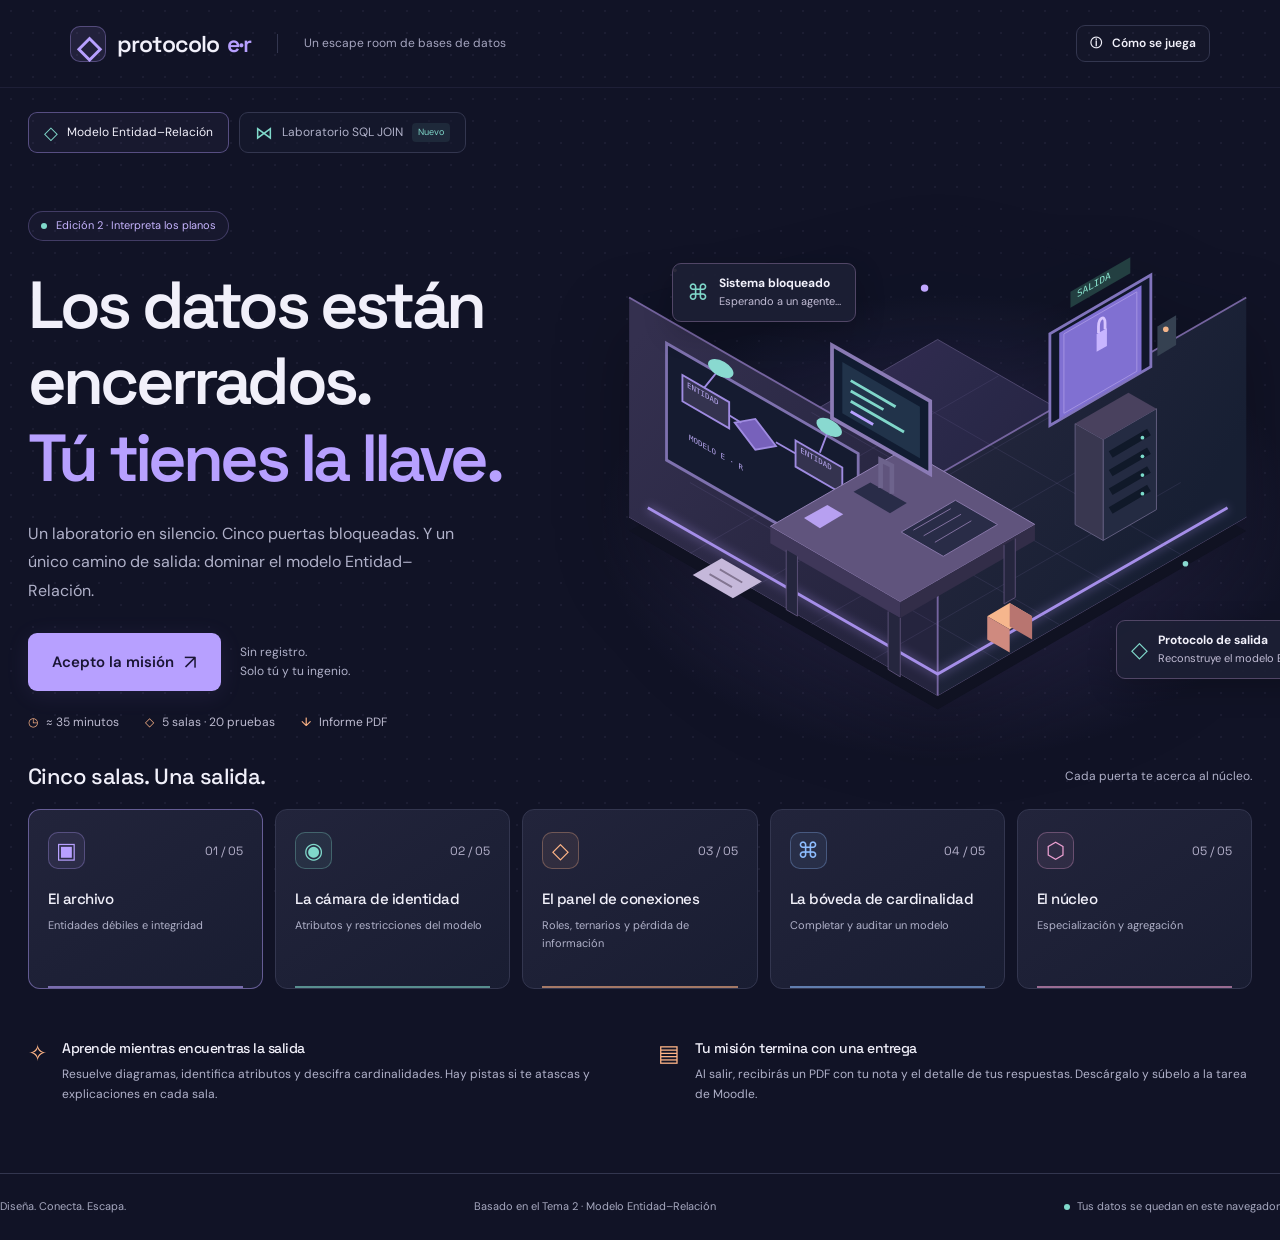
==== commit 69849b05: "Add SQL JOIN games with executable academia queries and PDF grading" ====
--- a/index.html
+++ b/index.html
@@ -7,10 +7,10 @@
   <meta name="description" content="Escapa de un laboratorio de datos resolviendo 20 retos de modelo entidad–relación. Consigue tu informe PDF para Moodle.">
   <title>Protocolo E·R — El escape room de los datos</title>
   <link rel="icon" href="assets/favicon.svg" type="image/svg+xml">
-  <link rel="stylesheet" href="styles.css?v=2">
+  <link rel="stylesheet" href="styles.css?v=3">
   <script defer src="vendor/jspdf.umd.min.js"></script>
   <script defer src="content.js?v=2"></script>
-  <script defer src="app.js?v=2"></script>
+  <script defer src="app.js?v=3"></script>
 </head>
 <body>
   <a class="skip-link" href="#main">Saltar al contenido</a>
--- a/styles.css
+++ b/styles.css
@@ -1756,3 +1756,53 @@
     animation: none !important;
   }
 }
+
+.activity-nav {
+  display: flex;
+  gap: 10px;
+  margin: 24px 0 0;
+  flex-wrap: wrap;
+}
+.activity-nav a {
+  display: flex;
+  align-items: center;
+  gap: 9px;
+  border: 1px solid var(--border);
+  border-radius: 9px;
+  padding: 10px 15px;
+  background: #181c3080;
+  text-decoration: none;
+  font-size: 12px;
+  color: var(--muted);
+}
+.activity-nav a[aria-current] {
+  border-color: #b7a0ff66;
+  color: var(--text);
+  background: #b7a0ff0b;
+}
+.activity-nav a > span {
+  color: var(--mint);
+  font-size: 18px;
+  line-height: 1;
+}
+.activity-nav small {
+  font-size: 9px;
+  padding: 2px 6px;
+  border-radius: 4px;
+  background: #80d9cb17;
+  color: var(--mint);
+}
+@media (max-width: 560px) {
+  .activity-nav {
+    gap: 7px;
+    margin-top: 20px;
+  }
+  .activity-nav a {
+    padding: 8px 10px;
+    font-size: 10px;
+    gap: 6px;
+  }
+  .activity-nav small {
+    font-size: 8px;
+  }
+}
